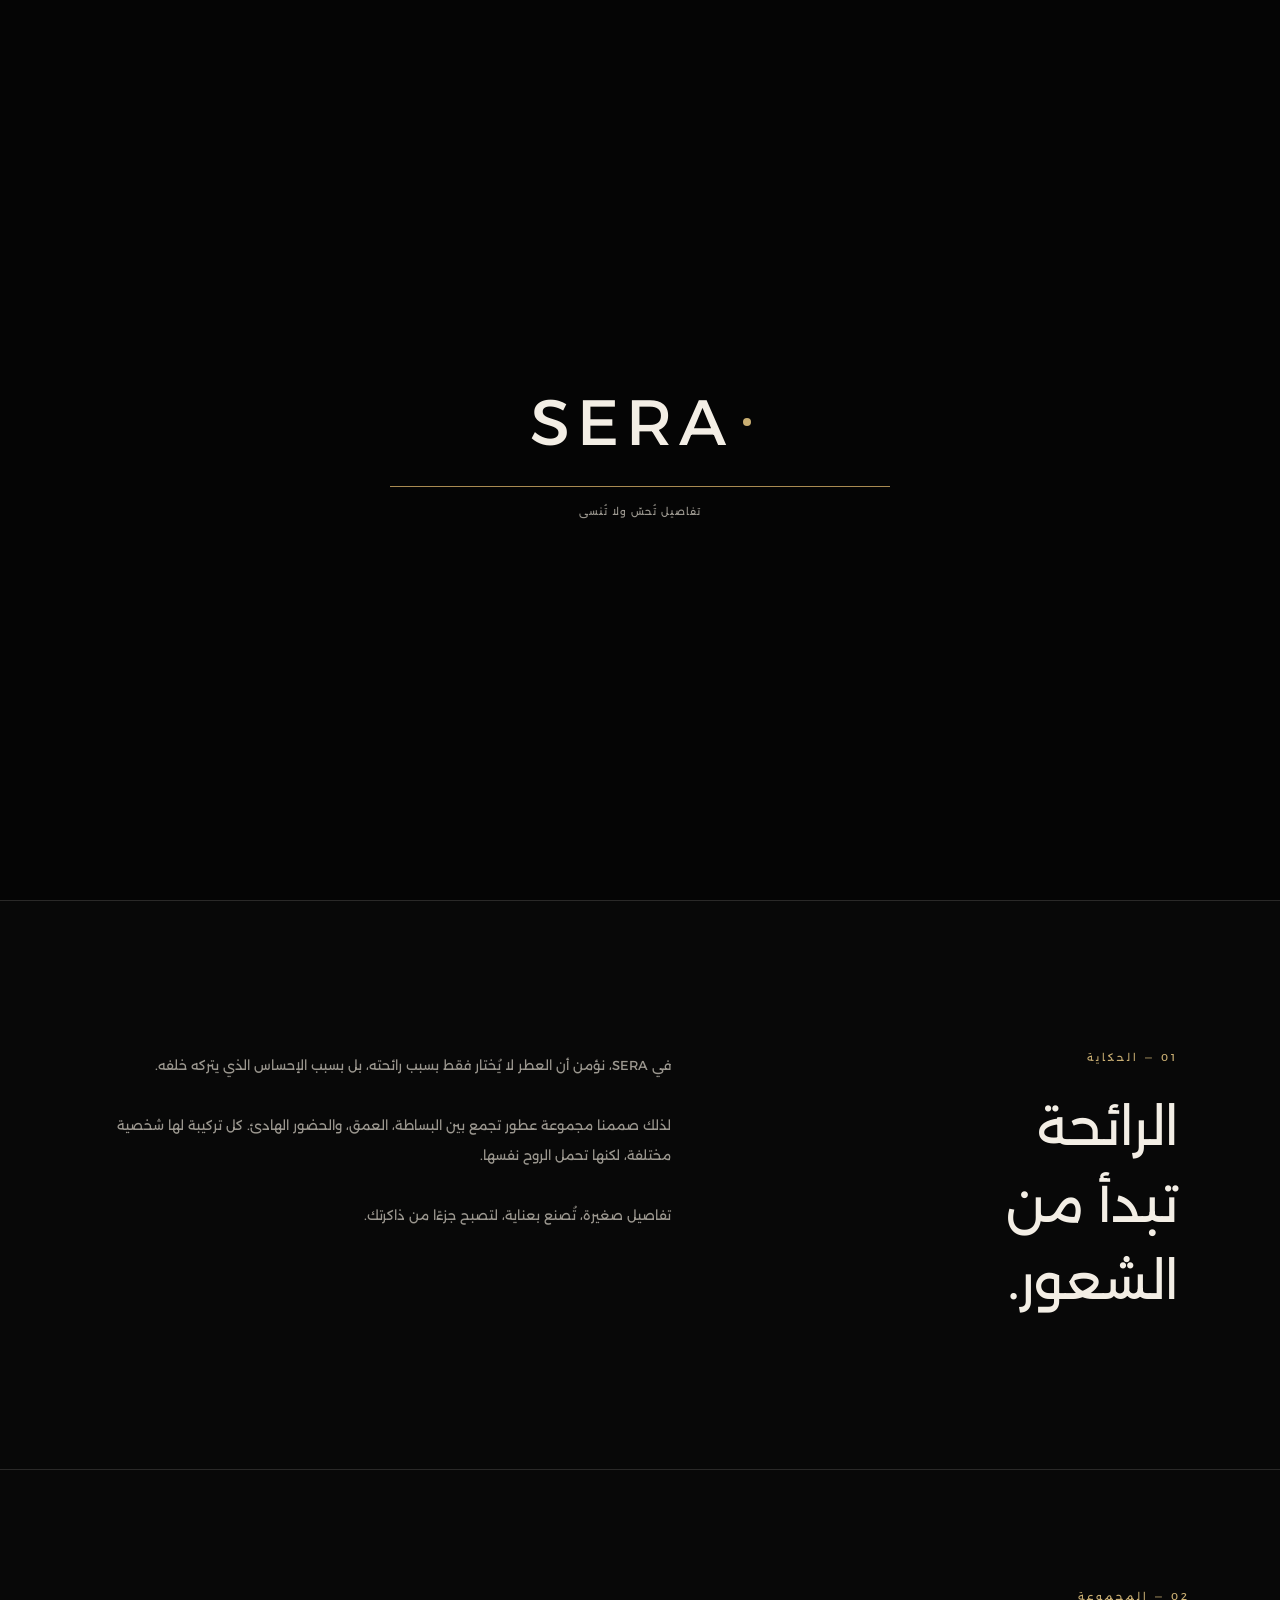
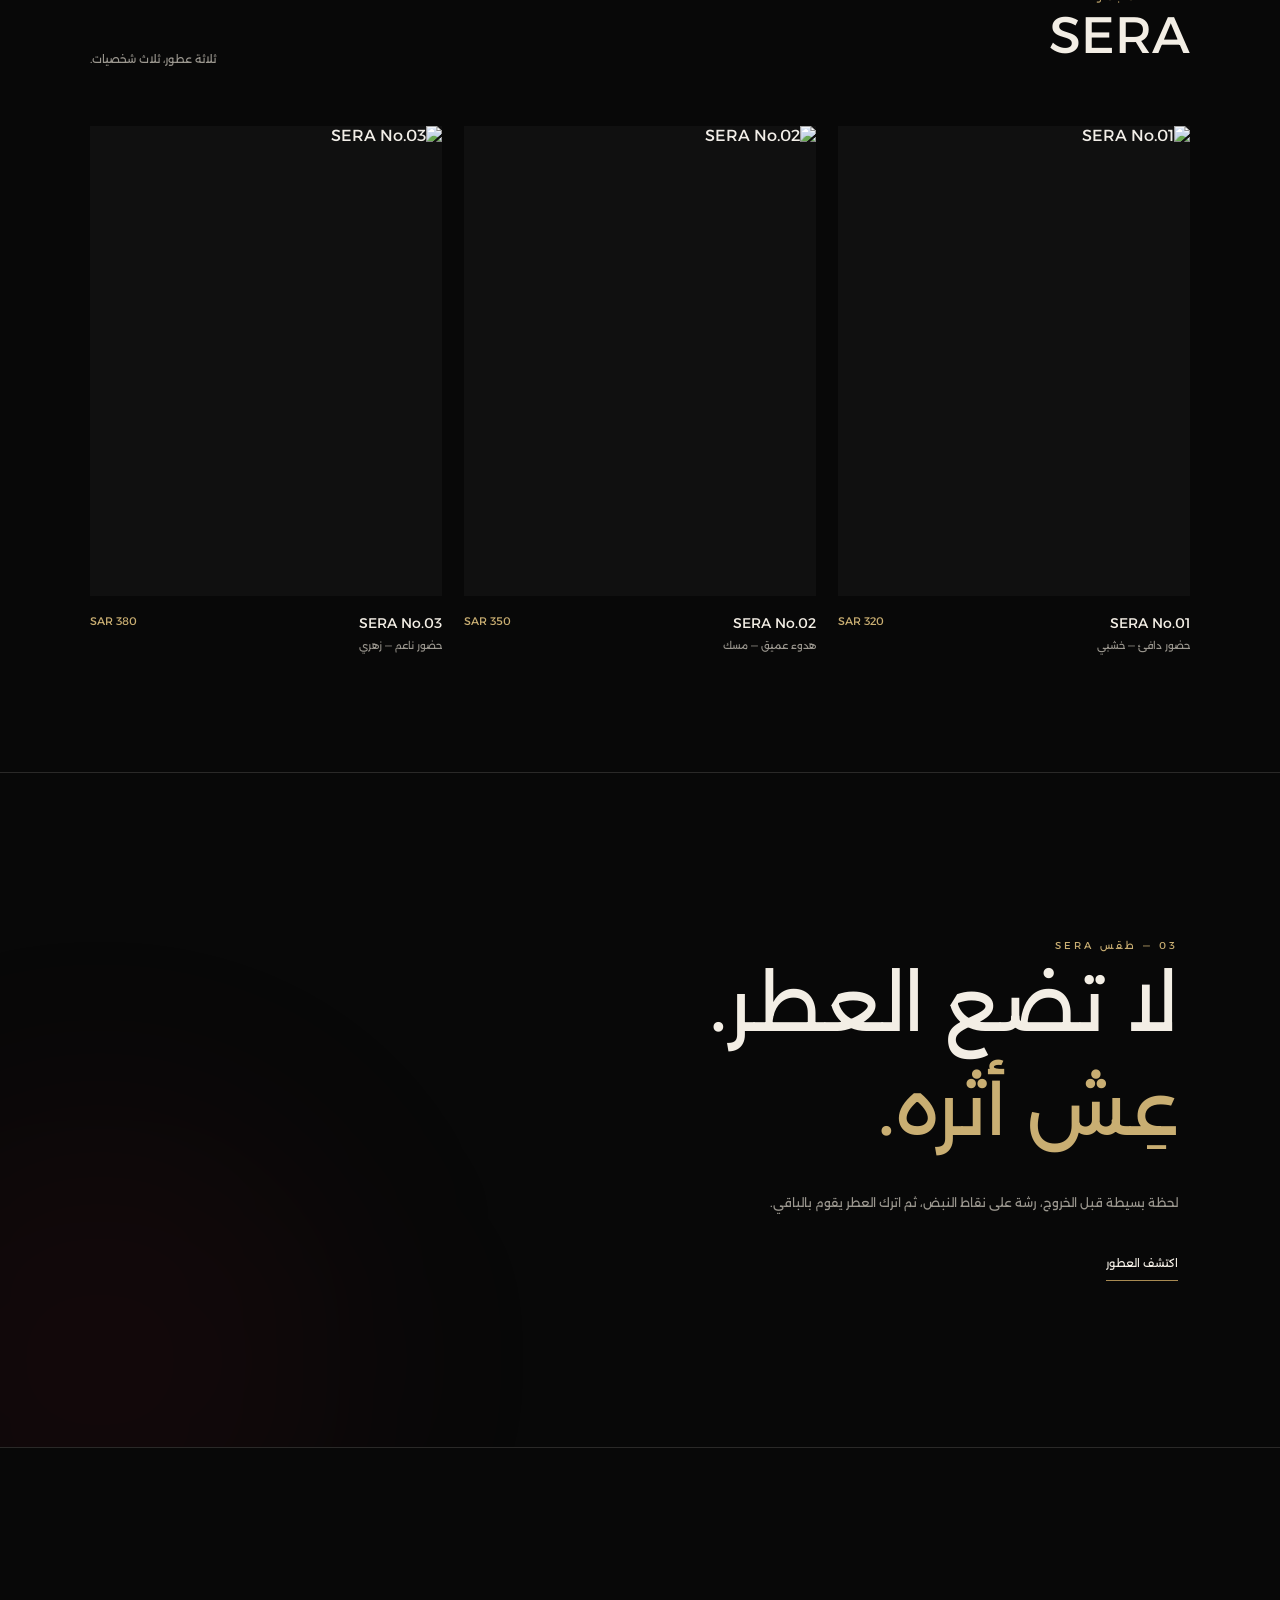
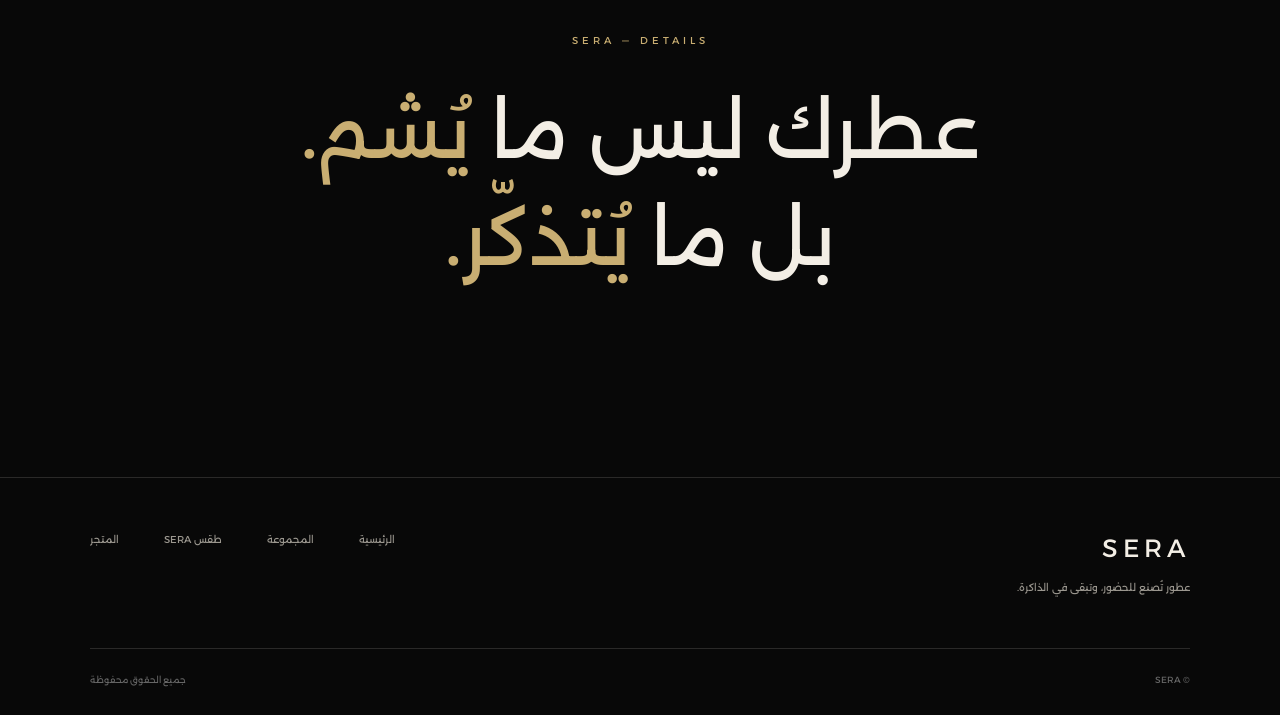
==== index.html @ 2dd3b1d7 "Add files via upload" ====
<!DOCTYPE html>

<html lang="ar" dir="rtl">

<head>

    <meta charset="UTF-8">

    <meta name="viewport" content="width=device-width, initial-scale=1.0">



    <title>SERA — عطور تُحس</title>



    <link rel="preconnect" href="https://fonts.googleapis.com">

    <link rel="preconnect" href="https://fonts.gstatic.com" crossorigin>



    <link href="https://fonts.googleapis.com/css2?family=Alexandria:wght@300;400;500;600;700&display=swap" rel="stylesheet">



    <script src="https://unpkg.com/lucide@latest"></script>



    <style>



        :root {

            --black: #080808;

            --black-soft: #101010;

            --ivory: #f3eee5;

            --muted: #9b978f;

            --gold: #a88a52;

            --gold-light: #c9ae72;

            --line: rgba(243,238,229,.14);



            --font: "Alexandria", sans-serif;

        }



        * {

            margin: 0;

            padding: 0;

            box-sizing: border-box;

            font-family: var(--font);

        }



        html {

            scroll-behavior: smooth;

        }



        body {

            background: var(--black);

            color: var(--ivory);

            font-family: var(--font);

            overflow-x: hidden;

        }



        a {

            color: inherit;

            text-decoration: none;

        }



        button,

        input,

        textarea,

        select {

            font-family: var(--font);

        }



        /* =========================

           INTRO

        ========================= */



        .preloader {

            position: fixed;

            inset: 0;

            background: #050505;

            z-index: 9999;



            display: flex;

            align-items: center;

            justify-content: center;



            transition:

                opacity .8s ease,

                visibility .8s ease;

        }



        .preloader.hide {

            opacity: 0;

            visibility: hidden;

        }



        .loader-content {

            width: min(500px, 80%);

            text-align: center;

        }



        .loader-logo {

            display: flex;

            justify-content: center;

            align-items: center;

            gap: 10px;



            color: var(--ivory);

            font-size: clamp(36px, 6vw, 64px);

            font-weight: 400;

            letter-spacing: 7px;

        }



        .loader-dot {

            width: 8px;

            height: 8px;

            background: var(--gold-light);

            border-radius: 50%;

        }



        .loader-line {

            width: 100%;

            height: 1px;

            background: var(--gold);

            margin: 25px 0 18px;

            transform-origin: center;

            animation: loadingLine 2.3s ease forwards;

        }



        .loader-text {

            font-size: 10px;

            color: var(--muted);

            letter-spacing: 1px;

        }



        @keyframes loadingLine {

            from {

                transform: scaleX(0);

            }



            to {

                transform: scaleX(1);

            }

        }



        /* =========================

           HEADER

        ========================= */



        .site-header {

            position: fixed;

            top: 0;

            right: 0;

            left: 0;



            height: 90px;



            display: flex;

            align-items: center;

            justify-content: space-between;



            padding: 0 6vw;



            z-index: 1000;



            border-bottom: 1px solid transparent;



            transition:

                background .4s ease,

                border .4s ease,

                backdrop-filter .4s ease;

        }



        .site-header.scrolled {

            background: rgba(8,8,8,.82);

            backdrop-filter: blur(18px);

            border-color: var(--line);

        }



        .brand {

            font-size: 23px;

            font-weight: 500;

            letter-spacing: 5px;

        }



        .desktop-nav {

            display: flex;

            align-items: center;

            gap: 42px;

        }



        .desktop-nav a {

            position: relative;



            font-size: 11px;

            color: var(--muted);



            transition: color .3s ease;

        }



        .desktop-nav a::after {

            content: "";



            position: absolute;

            bottom: -8px;

            right: 0;



            width: 0;

            height: 1px;



            background: var(--gold-light);



            transition: width .3s ease;

        }



        .desktop-nav a:hover {

            color: var(--ivory);

        }



        .desktop-nav a:hover::after {

            width: 100%;

        }



        .header-actions {

            display: flex;

            align-items: center;

            gap: 25px;

        }



        .cart-link {

            display: flex;

            align-items: center;

            gap: 8px;



            font-size: 11px;

            color: var(--ivory);

        }



        .cart-count {

            color: var(--gold-light);

        }



        .menu-btn {

            display: none;



            border: 0;

            background: transparent;

            color: var(--ivory);



            cursor: pointer;

        }



        /* =========================

           MOBILE MENU

        ========================= */



        .mobile-menu {

            position: fixed;

            inset: 0;



            background: rgba(8,8,8,.98);



            z-index: 999;



            display: flex;

            align-items: center;

            justify-content: center;



            opacity: 0;

            visibility: hidden;



            transition: .4s ease;

        }



        .mobile-menu.open {

            opacity: 1;

            visibility: visible;

        }



        .mobile-menu nav {

            display: flex;

            flex-direction: column;

            align-items: center;

            gap: 28px;

        }



        .mobile-menu a {

            font-size: 18px;

            color: var(--ivory);

        }



        /* =========================

           HERO

        ========================= */



        .hero {

            min-height: 100vh;



            display: grid;

            grid-template-columns: 1fr 1fr;



            align-items: center;



            padding: 150px 7vw 90px;



            position: relative;

        }



        .hero-copy {

            padding-left: 5vw;

        }



        .eyebrow {

            color: var(--gold-light);

            font-size: 10px;

            letter-spacing: 3px;

            margin-bottom: 25px;

        }



        .hero h1 {

            margin-top: 34px;



            color: var(--ivory);



            font-family: var(--font);



            font-size: clamp(36px, 3.6vw, 58px);



            font-weight: 400;



            line-height: 1.55;



            letter-spacing: -1px;



            white-space: nowrap;

        }



        .hero h1 em {

            color: var(--gold-light);



            font-family: var(--font);



            font-style: normal;



            font-weight: 400;

        }



        .hero-description {

            max-width: 430px;



            margin-top: 30px;



            color: var(--muted);



            font-size: 12px;



            line-height: 2.2;

        }



        .hero-link {

            display: inline-flex;

            align-items: center;

            gap: 12px;



            margin-top: 38px;



            color: var(--ivory);



            font-size: 11px;



            border-bottom: 1px solid var(--gold);



            padding-bottom: 10px;

        }



        .hero-link i {

            width: 15px;

        }



        .hero-visual {

            position: relative;



            display: flex;

            justify-content: center;

            align-items: center;

        }



        .hero-image-frame {

            width: min(470px, 90%);



            aspect-ratio: 4 / 5;



            overflow: hidden;



            position: relative;

        }



        .hero-image-frame::after {

            content: "";



            position: absolute;

            inset: 0;



            background:

                linear-gradient(

                    180deg,

                    rgba(0,0,0,.05),

                    rgba(0,0,0,.28)

                );

        }



        .hero-image-frame img {

            width: 100%;

            height: 100%;



            object-fit: cover;



            filter: saturate(.72) contrast(1.08);



            transition: transform 1.2s ease;

        }



        .hero-image-frame:hover img {

            transform: scale(1.04);

        }



        .hero-number {

            position: absolute;



            bottom: 25px;

            left: 25px;



            z-index: 2;



            font-size: 10px;

            letter-spacing: 3px;



            color: var(--ivory);

        }



        /* =========================

           STORY

        ========================= */



        .story {

            padding: 150px 8vw;



            display: grid;

            grid-template-columns: .8fr 1.2fr;



            gap: 10vw;



            border-top: 1px solid var(--line);

        }



        .section-number {

            color: var(--gold-light);

            font-size: 10px;

            letter-spacing: 3px;

        }



        .story-title {

            margin-top: 25px;



            font-size: clamp(30px, 4vw, 55px);



            font-weight: 400;



            line-height: 1.5;

        }



        .story-copy {

            max-width: 600px;



            color: var(--muted);



            font-size: 13px;



            line-height: 2.3;

        }



        .story-copy p + p {

            margin-top: 30px;

        }



        /* =========================

           COLLECTION

        ========================= */



        .collection {

            padding: 120px 7vw;



            border-top: 1px solid var(--line);

        }



        .section-head {

            display: flex;

            justify-content: space-between;

            align-items: end;



            margin-bottom: 60px;

        }



        .section-head h2 {

            font-size: clamp(30px, 4vw, 55px);

            font-weight: 400;

        }



        .section-head p {

            color: var(--muted);

            font-size: 11px;

        }



        .product-grid {

            display: grid;



            grid-template-columns:

                repeat(3, 1fr);



            gap: 22px;

        }



        .product-card {

            display: block;



            position: relative;



            cursor: pointer;

        }



        .product-image {

            aspect-ratio: 3 / 4;



            overflow: hidden;



            background: var(--black-soft);

        }



        .product-image img {

            width: 100%;

            height: 100%;



            object-fit: cover;



            filter: saturate(.72);



            transition:

                transform .8s ease,

                filter .8s ease;

        }



        .product-card:hover .product-image img {

            transform: scale(1.05);

            filter: saturate(.9);

        }



        .product-meta {

            padding-top: 18px;



            display: flex;

            justify-content: space-between;

            align-items: start;

        }



        .product-name {

            font-size: 14px;

            font-weight: 400;

        }



        .product-subtitle {

            margin-top: 7px;



            color: var(--muted);



            font-size: 10px;

        }



        .product-price {

            color: var(--gold-light);



            font-size: 11px;

        }



        /* =========================

           RITUAL

        ========================= */



        .ritual {

            min-height: 75vh;



            padding: 130px 8vw;



            display: flex;

            flex-direction: column;



            justify-content: center;



            border-top: 1px solid var(--line);



            position: relative;



            overflow: hidden;

        }



        .ritual::before {

            content: "";



            position: absolute;



            width: 500px;

            height: 500px;



            border-radius: 50%;



            background: rgba(142,24,40,.08);



            filter: blur(100px);



            left: -150px;

            top: 50%;

        }



        .ritual h2 {

            max-width: 900px;



            font-size: clamp(35px, 6vw, 80px);



            line-height: 1.35;



            font-weight: 400;



            position: relative;

        }



        .ritual h2 em {

            color: var(--gold-light);



            font-style: normal;

        }



        .ritual p {

            max-width: 550px;



            margin-top: 30px;



            color: var(--muted);



            font-size: 12px;



            line-height: 2.2;



            position: relative;

        }



        .ritual-link {

            margin-top: 40px;



            width: fit-content;



            font-size: 11px;



            color: var(--ivory);



            border-bottom: 1px solid var(--gold);



            padding-bottom: 10px;



            position: relative;

        }



        /* =========================

           CLOSING

        ========================= */



        .closing {

            min-height: 70vh;



            padding: 120px 7vw;



            display: grid;



            place-items: center;



            text-align: center;



            border-top: 1px solid var(--line);

        }



        .closing-inner {

            max-width: 850px;

        }



        .closing-small {

            color: var(--gold-light);



            font-size: 10px;



            letter-spacing: 4px;



            margin-bottom: 30px;

        }



        .closing h2 {

            font-size: clamp(38px, 6vw, 80px);



            font-weight: 400;



            line-height: 1.4;

        }



        .closing h2 span {

            color: var(--gold-light);

        }



        /* =========================

           FOOTER

        ========================= */



        .site-footer {

            border-top: 1px solid var(--line);



            padding: 55px 7vw 30px;

        }



        .footer-top {

            display: flex;



            justify-content: space-between;



            gap: 40px;



            padding-bottom: 50px;

        }



        .footer-brand {

            font-size: 25px;



            letter-spacing: 5px;

        }



        .footer-text {

            margin-top: 15px;



            max-width: 300px;



            color: var(--muted);



            font-size: 10px;



            line-height: 2;

        }



        .footer-links {

            display: flex;



            gap: 45px;

        }



        .footer-links a {

            color: var(--muted);



            font-size: 10px;



            transition: color .3s ease;

        }



        .footer-links a:hover {

            color: var(--ivory);

        }



        .footer-bottom {

            border-top: 1px solid var(--line);



            padding-top: 25px;



            display: flex;



            justify-content: space-between;



            color: #666;



            font-size: 9px;

        }



        /* =========================

           RESPONSIVE

        ========================= */



        @media (max-width: 900px) {



            .desktop-nav {

                display: none;

            }



            .menu-btn {

                display: block;

            }



            .hero {

                grid-template-columns: 1fr;



                gap: 60px;



                padding-top: 140px;

            }



            .hero-copy {

                padding-left: 0;

                text-align: center;

            }



            .hero-description {

                margin-left: auto;

                margin-right: auto;

            }



            .hero h1 {

                white-space: normal;

            }



            .hero-visual {

                order: -1;

            }



            .story {

                grid-template-columns: 1fr;

                gap: 50px;

            }



            .product-grid {

                grid-template-columns: 1fr 1fr;

            }



            .footer-top {

                flex-direction: column;

            }



            .footer-links {

                flex-wrap: wrap;

            }

        }



        @media (max-width: 600px) {



            .site-header {

                height: 75px;

                padding: 0 5vw;

            }



            .brand {

                font-size: 19px;

            }



            .header-actions {

                gap: 15px;

            }



            .hero {

                padding:

                    120px 6vw

                    70px;

            }



            .hero h1 {

                font-size: 36px;

                line-height: 1.65;

            }



            .hero-image-frame {

                width: 90%;

            }



            .story,

            .collection,

            .ritual,

            .closing {

                padding-left: 6vw;

                padding-right: 6vw;

            }



            .product-grid {

                grid-template-columns: 1fr;

            }



            .section-head {

                flex-direction: column;

                align-items: start;

                gap: 15px;

            }



            .ritual {

                min-height: 65vh;

            }



            .footer-bottom {

                flex-direction: column;

                gap: 10px;

            }



        }



    </style>

</head>



<body>



    <!-- =========================

         INTRO

    ========================= -->



    <div class="preloader" id="preloader">



        <div class="loader-content">



            <div class="loader-logo">

                <span class="loader-dot"></span>

                SERA

            </div>



            <div class="loader-line"></div>



            <div class="loader-text">

                تفاصيل تُحسّ ولا تُنسى

            </div>



        </div>



    </div>





    <!-- =========================

         HEADER

    ========================= -->



    <header class="site-header" id="siteHeader">



        <a href="index.html" class="brand">

            SERA

        </a>



        <nav class="desktop-nav">



            <a href="#home">الرئيسية</a>



            <a href="#story">الحكاية</a>



            <a href="#collection">المجموعة</a>



            <a href="#ritual">طقس SERA</a>



        </nav>



        <div class="header-actions">



                <a href="cart.html" class="cart-link">

<div class="header-actions">



    <a href="cart.html" class="cart-link">



        <i data-lucide="shopping-bag"></i>



        <span>

            السلة

        </span>



        <span class="cart-count">

            0

        </span>



    </a>



    <button

        class="menu-btn"

        id="menuBtn"

        aria-label="فتح القائمة"

    >

        <i data-lucide="menu"></i>

    </button>



</div>

    </header>





    <!-- =========================

         MOBILE MENU

    ========================= -->



    <div class="mobile-menu" id="mobileMenu">



        <nav>



            <a href="#home">الرئيسية</a>



            <a href="#story">الحكاية</a>



            <a href="#collection">المجموعة</a>



            <a href="#ritual">طقس SERA</a>



        </nav>



    </div>





    <!-- =========================

         HERO

    ========================= -->



    <main id="home">



        <section class="hero">



            <div class="hero-copy">



                <div class="eyebrow">

                    SERA / 01

                </div>



                <h1>

                    ليست رائحة،

                    <br>

                    <em>بل تُعطّر</em>

                    <br>

                    حضورك.

                </h1>



                <p class="hero-description">

                    عطور صُممت لتكون جزءًا من حضورك،

                    لا مجرد رائحة تمرّ بك.

                    تركيبات هادئة، عميقة،

                    وتترك أثرًا لا يُنسى.

                </p>



                <a href="#collection" class="hero-link">



                    اكتشف المجموعة



                    <i data-lucide="arrow-left"></i>



                </a>



            </div>





            <div class="hero-visual">



                <div class="hero-image-frame">



                    <img

                        src="https://images.unsplash.com/photo-1594035910387-fea47794261f?auto=format&fit=crop&w=1400&q=90"

                        alt="SERA Perfume"

                    >



                    <div class="hero-number">

                        01 / 03

                    </div>



                </div>



            </div>



        </section>





        <!-- =========================

             STORY

        ========================= -->



        <section class="story" id="story">



            <div>



                <div class="section-number">

                    01 — الحكاية

                </div>



                <h2 class="story-title">

                    الرائحة

                    <br>

                    تبدأ من

                    <br>

                    الشعور.

                </h2>



            </div>



            <div class="story-copy">



                <p>

                    في SERA، نؤمن أن العطر لا يُختار فقط

                    بسبب رائحته، بل بسبب الإحساس الذي

                    يتركه خلفه.

                </p>



                <p>

                    لذلك صممنا مجموعة عطور تجمع بين

                    البساطة، العمق، والحضور الهادئ.

                    كل تركيبة لها شخصية مختلفة،

                    لكنها تحمل الروح نفسها.

                </p>



                <p>

                    تفاصيل صغيرة، تُصنع بعناية،

                    لتصبح جزءًا من ذاكرتك.

                </p>



            </div>



        </section>





        <!-- =========================

             COLLECTION

        ========================= -->



        <section class="collection" id="collection">



            <div class="section-head">



                <div>



                    <div class="section-number">

                        02 — المجموعة

                    </div>



                    <h2>

                        SERA

                    </h2>



                </div>



                <p>

                    ثلاثة عطور، ثلاث شخصيات.

                </p>



            </div>





            <div class="product-grid">





                <!-- PRODUCT 01 -->



                <a

                    href="product.html?id=1"

                    class="product-card"

                >



                    <div class="product-image">



                        <img

                            src="https://images.unsplash.com/photo-1541643600914-78b084683601?auto=format&fit=crop&w=1000&q=85"

                            alt="SERA No.01"

                        >



                    </div>



                    <div class="product-meta">



                        <div>



                            <div class="product-name">

                                SERA No.01

                            </div>



                            <div class="product-subtitle">

                                حضور دافئ — خشبي

                            </div>



                        </div>



                        <div class="product-price">

                            320 SAR

                        </div>



                    </div>



                </a>





                <!-- PRODUCT 02 -->



                <a

                    href="product.html?id=2"

                    class="product-card"

                >



                    <div class="product-image">



                        <img

                            src="https://images.unsplash.com/photo-1592945403244-b3fbafd7f539?auto=format&fit=crop&w=1000&q=85"

                            alt="SERA No.02"

                        >



                    </div>



                    <div class="product-meta">



                        <div>



                            <div class="product-name">

                                SERA No.02

                            </div>



                            <div class="product-subtitle">

                                هدوء عميق — مسك

                            </div>



                        </div>



                        <div class="product-price">

                            350 SAR

                        </div>



                    </div>



                </a>





                <!-- PRODUCT 03 -->



                <a

                    href="product.html?id=3"

                    class="product-card"

                >



                    <div class="product-image">



                        <img

                            src="https://images.unsplash.com/photo-1594035910387-fea47794261f?auto=format&fit=crop&w=1000&q=85"

                            alt="SERA No.03"

                        >



                    </div>



                    <div class="product-meta">



                        <div>



                            <div class="product-name">

                                SERA No.03

                            </div>



                            <div class="product-subtitle">

                                حضور ناعم — زهري

                            </div>



                        </div>



                        <div class="product-price">

                            380 SAR

                        </div>



                    </div>



                </a>





            </div>



        </section>





        <!-- =========================

             RITUAL

        ========================= -->



        <section class="ritual" id="ritual">



            <div class="section-number">

                03 — طقس SERA

            </div>



            <h2>

                لا تضع العطر.

                <br>

                <em>عِش أثره.</em>

            </h2>



            <p>

                لحظة بسيطة قبل الخروج،

                رشة على نقاط النبض،

                ثم اترك العطر يقوم بالباقي.

            </p>



            <a

                href="product.html"

                class="ritual-link"

            >

                اكتشف العطور

            </a>



        </section>





        <!-- =========================

             CLOSING

        ========================= -->



        <section class="closing">



            <div class="closing-inner">



                <div class="closing-small">

                    SERA — DETAILS

                </div>



                <h2>

                    عطرك ليس ما

                    <span>يُشم.</span>

                    <br>

                    بل ما

                    <span>يُتذكّر.</span>

                </h2>



            </div>



        </section>



    </main>





    <!-- =========================

         FOOTER

    ========================= -->



    <footer class="site-footer">



        <div class="footer-top">



            <div>



                <div class="footer-brand">

                    SERA

                </div>



                <p class="footer-text">

                    عطور تُصنع للحضور،

                    وتبقى في الذاكرة.

                </p>



            </div>





            <div class="footer-links">



                <a href="#home">

                    الرئيسية

                </a>



                <a href="#collection">

                    المجموعة

                </a>



                <a href="#ritual">

                    طقس SERA

                </a>



                <a href="product.html">

                    المتجر

                </a>



            </div>



        </div>





        <div class="footer-bottom">



            <span>

                © <span id="year"></span> SERA

            </span>



            <span>

                جميع الحقوق محفوظة

            </span>



        </div>



    </footer>





    <!-- =========================

         JAVASCRIPT

    ========================= -->



    <script>



        /* =========================

           LUCIDE

        ========================= */



        lucide.createIcons();


        /* =========================
           CART COUNT
        ========================= */


        function updateCartCount() {

            const cartCountElement =
                document.querySelector(".cart-count");

            if (!cartCountElement) return;


            let cart = [];


            try {

                cart =
                    JSON.parse(
                        localStorage.getItem("sera_cart")
                    ) || [];

            } catch {

                cart = [];

            }


            const count =
                cart.reduce(
                    (total, item) =>
                        total +
                        Math.max(
                            0,
                            Number(item.quantity) || 0
                        ),
                    0
                );


            cartCountElement.textContent = count;

        }


        updateCartCount();






        /* =========================

           INTRO

        ========================= */



        window.addEventListener("load", () => {



            setTimeout(() => {



                const preloader =

                    document.getElementById("preloader");



                preloader.classList.add("hide");



            }, 2700);



        });





        /* =========================

           HEADER SCROLL

        ========================= */



        const siteHeader =

            document.getElementById("siteHeader");



        window.addEventListener("scroll", () => {



            if (window.scrollY > 30) {



                siteHeader.classList.add("scrolled");



            } else {



                siteHeader.classList.remove("scrolled");



            }



        });





        /* =========================

           MOBILE MENU

        ========================= */



        const menuBtn =

            document.getElementById("menuBtn");



        const mobileMenu =

            document.getElementById("mobileMenu");



        menuBtn.addEventListener("click", () => {



            mobileMenu.classList.toggle("open");



        });





        document

            .querySelectorAll(".mobile-menu a")

            .forEach(link => {



                link.addEventListener("click", () => {



                    mobileMenu.classList.remove("open");



                });



            });





        /* =========================

           YEAR

        ========================= */



        document.getElementById("year").textContent =

            new Date().getFullYear();





        /*

         * مهم:

         * روابط المنتجات موجودة مباشرة في HTML:

         *

         * product.html?id=1

         * product.html?id=2

         * product.html?id=3

         *

         * لذلك لا يوجد هنا أي كود يعيد توجيه

         * المنتجات إلى product.html بدون id.

         */



    </script>



</body>

</html>
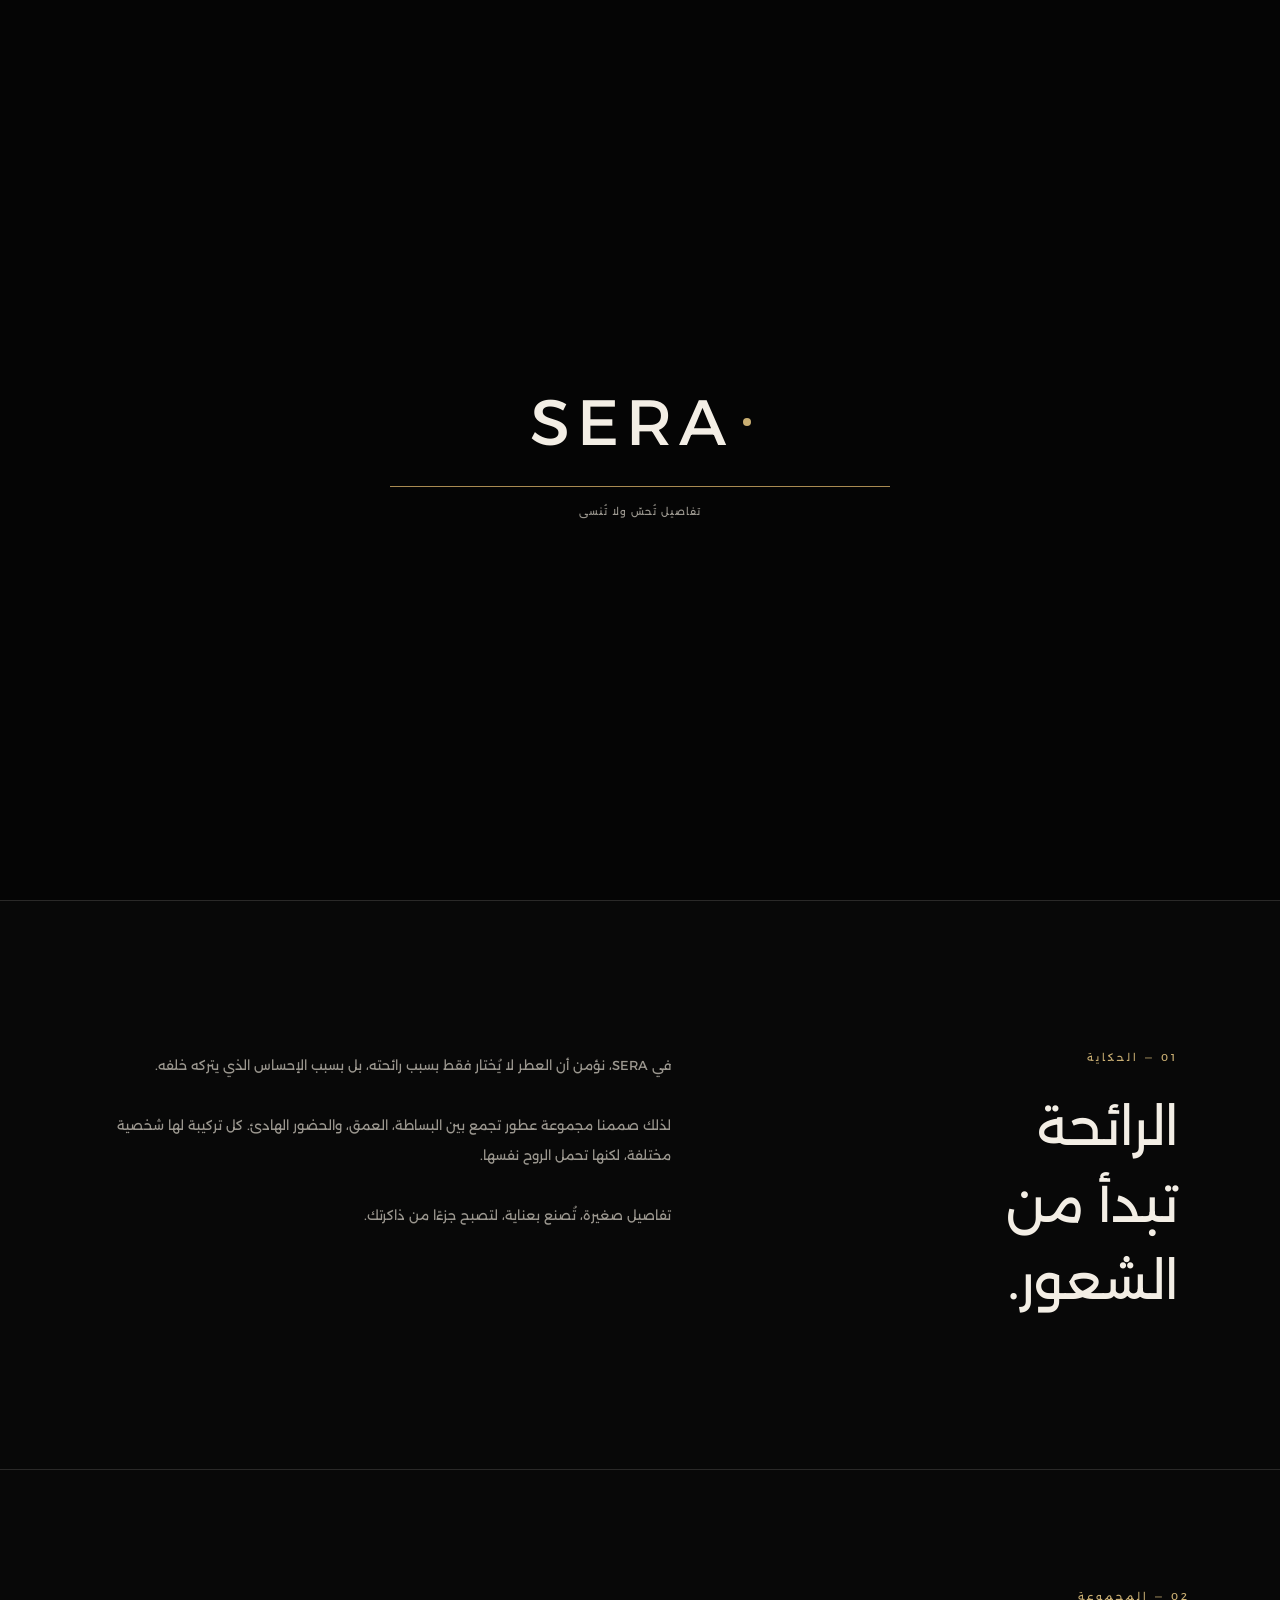
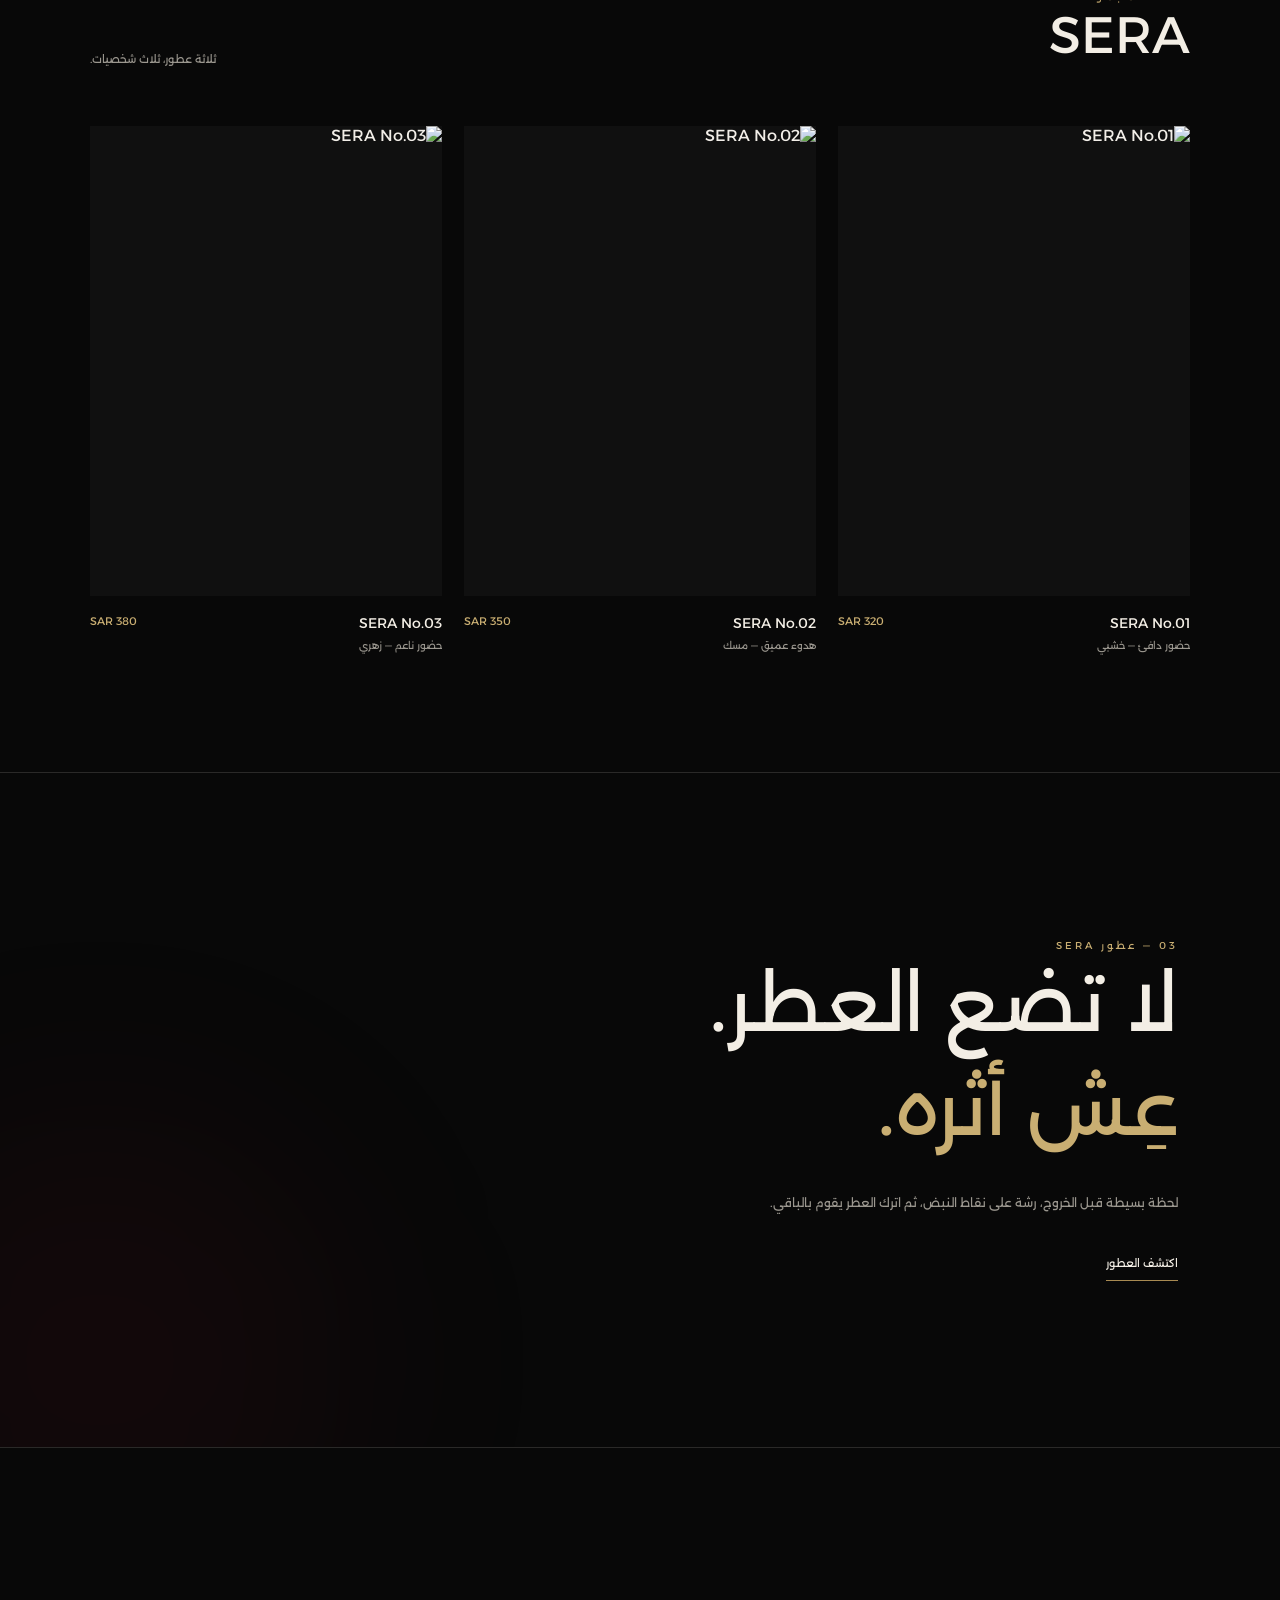
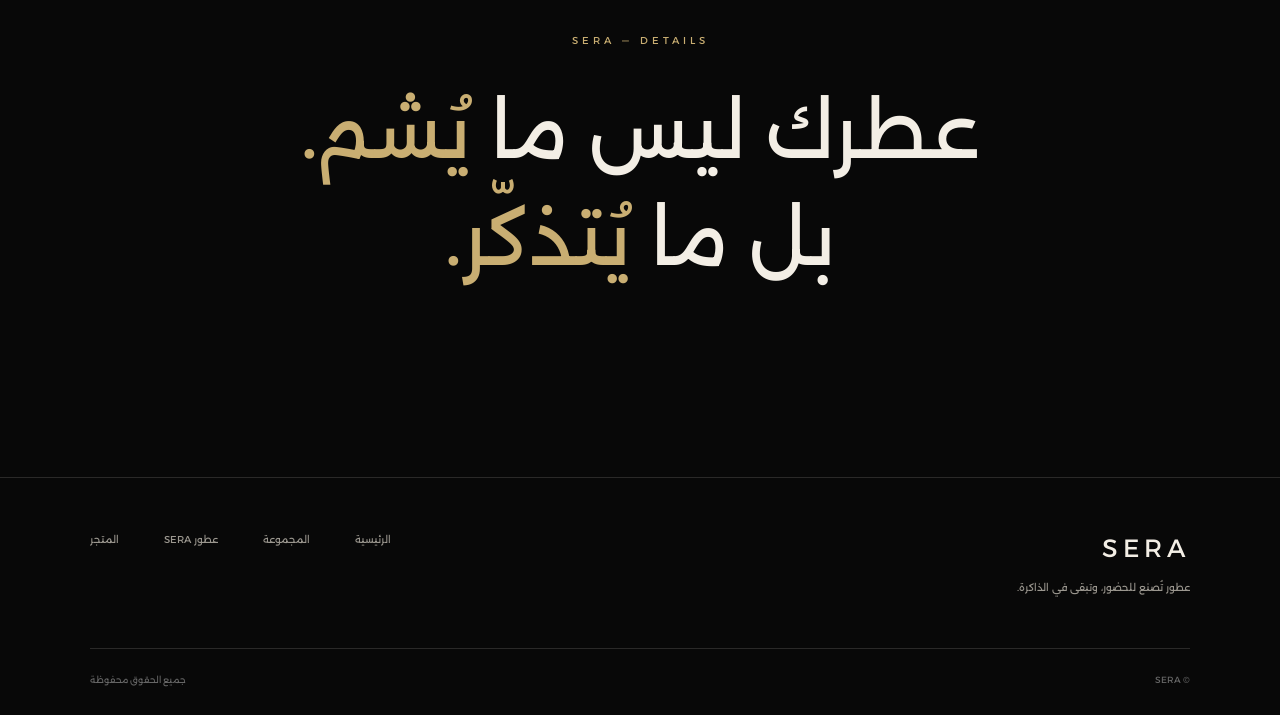
==== commit 91ab9d31: "Add files via upload" ====
--- a/index.html
+++ b/index.html
@@ -1,3002 +1,3621 @@
 <!DOCTYPE html>
 
+
+
 <html lang="ar" dir="rtl">
 
+
+
 <head>
 
+
+
     <meta charset="UTF-8">
 
+
+
     <meta name="viewport" content="width=device-width, initial-scale=1.0">
 
 
-
     <title>SERA — عطور تُحس</title>
 
 
-
     <link rel="preconnect" href="https://fonts.googleapis.com">
 
+
+
     <link rel="preconnect" href="https://fonts.gstatic.com" crossorigin>
 
 
-
     <link href="https://fonts.googleapis.com/css2?family=Alexandria:wght@300;400;500;600;700&display=swap" rel="stylesheet">
 
 
-
     <script src="https://unpkg.com/lucide@latest"></script>
 
 
-
     <style>
 
 
-
         :root {
 
+
+
             --black: #080808;
 
+
+
             --black-soft: #101010;
 
+
+
             --ivory: #f3eee5;
 
+
+
             --muted: #9b978f;
 
+
+
             --gold: #a88a52;
 
+
+
             --gold-light: #c9ae72;
 
+
+
             --line: rgba(243,238,229,.14);
 
 
-
             --font: "Alexandria", sans-serif;
 
-        }
-
+
+
+        }
 
 
         * {
 
+
+
             margin: 0;
 
+
+
             padding: 0;
 
+
+
             box-sizing: border-box;
 
+
+
             font-family: var(--font);
 
-        }
-
+
+
+        }
 
 
         html {
 
+
+
             scroll-behavior: smooth;
 
-        }
-
+
+
+        }
 
 
         body {
 
+
+
             background: var(--black);
 
+
+
             color: var(--ivory);
 
+
+
             font-family: var(--font);
 
+
+
             overflow-x: hidden;
 
-        }
-
+
+
+        }
 
 
         a {
 
+
+
             color: inherit;
 
+
+
             text-decoration: none;
 
-        }
-
+
+
+        }
 
 
         button,
 
+
+
         input,
 
+
+
         textarea,
 
+
+
         select {
 
+
+
             font-family: var(--font);
 
-        }
-
+
+
+        }
 
 
         /* =========================
 
+
+
            INTRO
 
+
+
         ========================= */
 
 
-
         .preloader {
 
+
+
             position: fixed;
 
+
+
             inset: 0;
 
+
+
             background: #050505;
 
+
+
             z-index: 9999;
 
 
-
             display: flex;
 
+
+
             align-items: center;
 
+
+
             justify-content: center;
 
 
-
             transition:
 
+
+
                 opacity .8s ease,
 
+
+
                 visibility .8s ease;
 
-        }
-
+
+
+        }
 
 
         .preloader.hide {
 
+
+
             opacity: 0;
 
+
+
             visibility: hidden;
 
-        }
-
+
+
+        }
 
 
         .loader-content {
 
+
+
             width: min(500px, 80%);
 
+
+
             text-align: center;
 
-        }
-
+
+
+        }
 
 
         .loader-logo {
 
+
+
             display: flex;
 
+
+
             justify-content: center;
 
+
+
             align-items: center;
 
+
+
             gap: 10px;
 
 
-
             color: var(--ivory);
 
+
+
             font-size: clamp(36px, 6vw, 64px);
 
+
+
             font-weight: 400;
 
+
+
             letter-spacing: 7px;
 
-        }
-
+
+
+        }
 
 
         .loader-dot {
 
+
+
             width: 8px;
 
+
+
             height: 8px;
 
+
+
             background: var(--gold-light);
 
+
+
             border-radius: 50%;
 
-        }
-
+
+
+        }
 
 
         .loader-line {
 
+
+
             width: 100%;
 
+
+
             height: 1px;
 
+
+
             background: var(--gold);
 
+
+
             margin: 25px 0 18px;
 
+
+
             transform-origin: center;
 
+
+
             animation: loadingLine 2.3s ease forwards;
 
-        }
-
+
+
+        }
 
 
         .loader-text {
 
+
+
             font-size: 10px;
 
+
+
             color: var(--muted);
 
+
+
             letter-spacing: 1px;
 
-        }
-
+
+
+        }
 
 
         @keyframes loadingLine {
 
+
+
             from {
 
+
+
                 transform: scaleX(0);
 
+
+
             }
 
 
-
             to {
 
+
+
                 transform: scaleX(1);
 
+
+
             }
 
-        }
-
+
+
+        }
 
 
         /* =========================
 
+
+
            HEADER
 
+
+
         ========================= */
 
 
-
         .site-header {
 
+
+
             position: fixed;
 
+
+
             top: 0;
 
+
+
             right: 0;
 
+
+
             left: 0;
 
 
-
             height: 90px;
 
 
-
             display: flex;
 
+
+
             align-items: center;
 
+
+
             justify-content: space-between;
 
 
-
             padding: 0 6vw;
 
 
-
             z-index: 1000;
 
 
-
             border-bottom: 1px solid transparent;
 
 
-
             transition:
 
+
+
                 background .4s ease,
 
+
+
                 border .4s ease,
 
+
+
                 backdrop-filter .4s ease;
 
-        }
-
+
+
+        }
 
 
         .site-header.scrolled {
 
+
+
             background: rgba(8,8,8,.82);
 
+
+
             backdrop-filter: blur(18px);
 
+
+
             border-color: var(--line);
 
-        }
-
+
+
+        }
 
 
         .brand {
 
+
+
             font-size: 23px;
 
+
+
             font-weight: 500;
 
+
+
             letter-spacing: 5px;
 
-        }
-
+
+
+        }
 
 
         .desktop-nav {
 
+
+
             display: flex;
 
+
+
             align-items: center;
 
+
+
             gap: 42px;
 
-        }
-
+
+
+        }
 
 
         .desktop-nav a {
 
+
+
             position: relative;
 
 
-
             font-size: 11px;
 
+
+
             color: var(--muted);
 
 
-
             transition: color .3s ease;
 
-        }
-
+
+
+        }
 
 
         .desktop-nav a::after {
 
+
+
             content: "";
 
 
-
             position: absolute;
 
+
+
             bottom: -8px;
 
+
+
             right: 0;
 
 
-
             width: 0;
 
+
+
             height: 1px;
 
 
-
             background: var(--gold-light);
 
 
-
             transition: width .3s ease;
 
-        }
-
+
+
+        }
 
 
         .desktop-nav a:hover {
 
+
+
             color: var(--ivory);
 
-        }
-
+
+
+        }
 
 
         .desktop-nav a:hover::after {
 
+
+
             width: 100%;
 
-        }
-
+
+
+        }
 
 
         .header-actions {
 
+
+
             display: flex;
 
+
+
             align-items: center;
 
+
+
             gap: 25px;
 
-        }
-
+
+
+        }
 
 
         .cart-link {
 
+
+
             display: flex;
 
+
+
             align-items: center;
 
+
+
             gap: 8px;
 
 
-
             font-size: 11px;
 
+
+
             color: var(--ivory);
 
-        }
-
+
+
+        }
 
 
         .cart-count {
 
+
+
             color: var(--gold-light);
 
-        }
-
+
+
+        }
 
 
         .menu-btn {
 
+
+
             display: none;
 
 
-
             border: 0;
 
+
+
             background: transparent;
 
+
+
             color: var(--ivory);
 
 
-
             cursor: pointer;
 
-        }
-
+
+
+        }
 
 
         /* =========================
 
+
+
            MOBILE MENU
 
+
+
         ========================= */
 
 
-
         .mobile-menu {
 
+
+
             position: fixed;
 
+
+
             inset: 0;
 
 
-
             background: rgba(8,8,8,.98);
 
 
-
             z-index: 999;
 
 
-
             display: flex;
 
+
+
             align-items: center;
 
+
+
             justify-content: center;
 
 
-
             opacity: 0;
 
+
+
             visibility: hidden;
 
 
-
             transition: .4s ease;
 
-        }
-
+
+
+        }
 
 
         .mobile-menu.open {
 
+
+
             opacity: 1;
 
+
+
             visibility: visible;
 
-        }
-
+
+
+        }
 
 
         .mobile-menu nav {
 
+
+
             display: flex;
 
+
+
             flex-direction: column;
 
+
+
             align-items: center;
 
+
+
             gap: 28px;
 
-        }
-
+
+
+        }
 
 
         .mobile-menu a {
 
+
+
             font-size: 18px;
 
+
+
             color: var(--ivory);
 
-        }
-
+
+
+        }
 
 
         /* =========================
 
+
+
            HERO
 
+
+
         ========================= */
 
 
-
         .hero {
 
+
+
             min-height: 100vh;
 
 
-
             display: grid;
 
+
+
             grid-template-columns: 1fr 1fr;
 
 
-
             align-items: center;
 
 
-
             padding: 150px 7vw 90px;
 
 
-
             position: relative;
 
-        }
-
+
+
+        }
 
 
         .hero-copy {
 
+
+
             padding-left: 5vw;
 
-        }
-
+
+
+        }
 
 
         .eyebrow {
 
+
+
             color: var(--gold-light);
 
+
+
             font-size: 10px;
 
+
+
             letter-spacing: 3px;
 
+
+
             margin-bottom: 25px;
 
-        }
-
+
+
+        }
 
 
         .hero h1 {
 
+
+
             margin-top: 34px;
 
 
-
             color: var(--ivory);
 
 
-
             font-family: var(--font);
 
 
-
             font-size: clamp(36px, 3.6vw, 58px);
 
 
-
             font-weight: 400;
 
 
-
             line-height: 1.55;
 
 
-
             letter-spacing: -1px;
 
 
-
             white-space: nowrap;
 
-        }
-
+
+
+        }
 
 
         .hero h1 em {
 
+
+
             color: var(--gold-light);
 
 
-
             font-family: var(--font);
 
 
-
             font-style: normal;
 
 
-
             font-weight: 400;
 
-        }
-
+
+
+        }
 
 
         .hero-description {
 
+
+
             max-width: 430px;
 
 
-
             margin-top: 30px;
 
 
-
             color: var(--muted);
 
 
-
             font-size: 12px;
 
 
-
             line-height: 2.2;
 
-        }
-
+
+
+        }
 
 
         .hero-link {
 
+
+
             display: inline-flex;
 
+
+
             align-items: center;
 
+
+
             gap: 12px;
 
 
-
             margin-top: 38px;
 
 
-
             color: var(--ivory);
 
 
-
             font-size: 11px;
 
 
-
             border-bottom: 1px solid var(--gold);
 
 
-
             padding-bottom: 10px;
 
-        }
-
+
+
+        }
 
 
         .hero-link i {
 
+
+
             width: 15px;
 
-        }
-
+
+
+        }
 
 
         .hero-visual {
 
+
+
             position: relative;
 
 
-
             display: flex;
 
+
+
             justify-content: center;
 
+
+
             align-items: center;
 
-        }
-
+
+
+        }
 
 
         .hero-image-frame {
 
+
+
             width: min(470px, 90%);
 
 
-
             aspect-ratio: 4 / 5;
 
 
-
             overflow: hidden;
 
 
-
             position: relative;
 
-        }
-
+
+
+        }
 
 
         .hero-image-frame::after {
 
+
+
             content: "";
 
 
-
             position: absolute;
 
+
+
             inset: 0;
 
 
-
             background:
 
+
+
                 linear-gradient(
 
+
+
                     180deg,
 
+
+
                     rgba(0,0,0,.05),
 
+
+
                     rgba(0,0,0,.28)
 
+
+
                 );
 
-        }
-
+
+
+        }
 
 
         .hero-image-frame img {
 
+
+
             width: 100%;
 
+
+
             height: 100%;
 
 
-
             object-fit: cover;
 
 
-
             filter: saturate(.72) contrast(1.08);
 
 
-
             transition: transform 1.2s ease;
 
-        }
-
+
+
+        }
 
 
         .hero-image-frame:hover img {
 
+
+
             transform: scale(1.04);
 
-        }
-
+
+
+        }
 
 
         .hero-number {
 
+
+
             position: absolute;
 
 
-
             bottom: 25px;
 
+
+
             left: 25px;
 
 
-
             z-index: 2;
 
 
-
             font-size: 10px;
 
+
+
             letter-spacing: 3px;
 
 
-
             color: var(--ivory);
 
-        }
-
+
+
+        }
 
 
         /* =========================
 
+
+
            STORY
 
+
+
         ========================= */
 
 
-
         .story {
 
+
+
             padding: 150px 8vw;
 
 
-
             display: grid;
 
+
+
             grid-template-columns: .8fr 1.2fr;
 
 
-
             gap: 10vw;
 
 
-
             border-top: 1px solid var(--line);
 
-        }
-
+
+
+        }
 
 
         .section-number {
 
+
+
             color: var(--gold-light);
 
+
+
             font-size: 10px;
 
+
+
             letter-spacing: 3px;
 
-        }
-
+
+
+        }
 
 
         .story-title {
 
+
+
             margin-top: 25px;
 
 
-
             font-size: clamp(30px, 4vw, 55px);
 
 
-
             font-weight: 400;
 
 
-
             line-height: 1.5;
 
-        }
-
+
+
+        }
 
 
         .story-copy {
 
+
+
             max-width: 600px;
 
 
-
             color: var(--muted);
 
 
-
             font-size: 13px;
 
 
-
             line-height: 2.3;
 
-        }
-
+
+
+        }
 
 
         .story-copy p + p {
 
+
+
             margin-top: 30px;
 
-        }
-
+
+
+        }
 
 
         /* =========================
 
+
+
            COLLECTION
 
+
+
         ========================= */
 
 
-
         .collection {
 
+
+
             padding: 120px 7vw;
 
 
-
             border-top: 1px solid var(--line);
 
-        }
-
+
+
+        }
 
 
         .section-head {
 
+
+
             display: flex;
 
+
+
             justify-content: space-between;
 
+
+
             align-items: end;
 
 
-
             margin-bottom: 60px;
 
-        }
-
+
+
+        }
 
 
         .section-head h2 {
 
+
+
             font-size: clamp(30px, 4vw, 55px);
 
+
+
             font-weight: 400;
 
-        }
-
+
+
+        }
 
 
         .section-head p {
 
+
+
             color: var(--muted);
 
+
+
             font-size: 11px;
 
-        }
-
+
+
+        }
 
 
         .product-grid {
 
+
+
             display: grid;
 
 
-
             grid-template-columns:
 
+
+
                 repeat(3, 1fr);
 
 
-
             gap: 22px;
 
-        }
-
+
+
+        }
 
 
         .product-card {
 
+
+
             display: block;
 
 
-
             position: relative;
 
 
-
             cursor: pointer;
 
-        }
-
+
+
+        }
 
 
         .product-image {
 
+
+
             aspect-ratio: 3 / 4;
 
 
-
             overflow: hidden;
 
 
-
             background: var(--black-soft);
 
-        }
-
+
+
+        }
 
 
         .product-image img {
 
+
+
             width: 100%;
 
+
+
             height: 100%;
 
 
-
             object-fit: cover;
 
 
-
             filter: saturate(.72);
 
 
-
             transition:
 
+
+
                 transform .8s ease,
 
+
+
                 filter .8s ease;
 
-        }
-
+
+
+        }
 
 
         .product-card:hover .product-image img {
 
+
+
             transform: scale(1.05);
 
+
+
             filter: saturate(.9);
 
-        }
-
+
+
+        }
 
 
         .product-meta {
 
+
+
             padding-top: 18px;
 
 
-
             display: flex;
 
+
+
             justify-content: space-between;
 
+
+
             align-items: start;
 
-        }
-
+
+
+        }
 
 
         .product-name {
 
+
+
             font-size: 14px;
 
+
+
             font-weight: 400;
 
-        }
-
+
+
+        }
 
 
         .product-subtitle {
 
+
+
             margin-top: 7px;
 
 
-
             color: var(--muted);
 
 
-
             font-size: 10px;
 
-        }
-
+
+
+        }
 
 
         .product-price {
 
+
+
             color: var(--gold-light);
 
 
-
             font-size: 11px;
 
-        }
-
+
+
+        }
 
 
         /* =========================
 
+
+
            RITUAL
 
+
+
         ========================= */
 
 
-
         .ritual {
 
+
+
             min-height: 75vh;
 
 
-
             padding: 130px 8vw;
 
 
-
             display: flex;
 
+
+
             flex-direction: column;
 
 
-
             justify-content: center;
 
 
-
             border-top: 1px solid var(--line);
 
 
-
             position: relative;
 
 
-
             overflow: hidden;
 
-        }
-
+
+
+        }
 
 
         .ritual::before {
 
+
+
             content: "";
 
 
-
             position: absolute;
 
 
-
             width: 500px;
 
+
+
             height: 500px;
 
 
-
             border-radius: 50%;
 
 
-
             background: rgba(142,24,40,.08);
 
 
-
             filter: blur(100px);
 
 
-
             left: -150px;
 
+
+
             top: 50%;
 
-        }
-
+
+
+        }
 
 
         .ritual h2 {
 
+
+
             max-width: 900px;
 
 
-
             font-size: clamp(35px, 6vw, 80px);
 
 
-
             line-height: 1.35;
 
 
-
             font-weight: 400;
 
 
-
             position: relative;
 
-        }
-
+
+
+        }
 
 
         .ritual h2 em {
 
+
+
             color: var(--gold-light);
 
 
-
             font-style: normal;
 
-        }
-
+
+
+        }
 
 
         .ritual p {
 
+
+
             max-width: 550px;
 
 
-
             margin-top: 30px;
 
 
-
             color: var(--muted);
 
 
-
             font-size: 12px;
 
 
-
             line-height: 2.2;
 
 
-
             position: relative;
 
-        }
-
+
+
+        }
 
 
         .ritual-link {
 
+
+
             margin-top: 40px;
 
 
-
             width: fit-content;
 
 
-
             font-size: 11px;
 
 
-
             color: var(--ivory);
 
 
-
             border-bottom: 1px solid var(--gold);
 
 
-
             padding-bottom: 10px;
 
 
-
             position: relative;
 
-        }
+
+
+        }
+
+
 
 
 
         /* =========================
 
+
+
            CLOSING
 
+
+
         ========================= */
 
 
-
         .closing {
 
+
+
             min-height: 70vh;
 
 
-
             padding: 120px 7vw;
 
 
-
             display: grid;
 
 
-
             place-items: center;
 
 
-
             text-align: center;
 
 
-
             border-top: 1px solid var(--line);
 
-        }
-
+
+
+        }
 
 
         .closing-inner {
 
+
+
             max-width: 850px;
 
-        }
-
+
+
+        }
 
 
         .closing-small {
 
+
+
             color: var(--gold-light);
 
 
-
             font-size: 10px;
 
 
-
             letter-spacing: 4px;
 
 
-
             margin-bottom: 30px;
 
-        }
-
+
+
+        }
 
 
         .closing h2 {
 
+
+
             font-size: clamp(38px, 6vw, 80px);
 
 
-
             font-weight: 400;
 
 
-
             line-height: 1.4;
 
-        }
-
+
+
+        }
 
 
         .closing h2 span {
 
+
+
             color: var(--gold-light);
 
-        }
-
+
+
+        }
 
 
         /* =========================
 
+
+
            FOOTER
 
+
+
         ========================= */
 
 
-
         .site-footer {
 
+
+
             border-top: 1px solid var(--line);
 
 
-
             padding: 55px 7vw 30px;
 
-        }
-
+
+
+        }
 
 
         .footer-top {
 
+
+
             display: flex;
 
 
-
             justify-content: space-between;
 
 
-
             gap: 40px;
 
 
-
             padding-bottom: 50px;
 
-        }
-
+
+
+        }
 
 
         .footer-brand {
 
+
+
             font-size: 25px;
 
 
-
             letter-spacing: 5px;
 
-        }
-
+
+
+        }
 
 
         .footer-text {
 
+
+
             margin-top: 15px;
 
 
-
             max-width: 300px;
 
 
-
             color: var(--muted);
 
 
-
             font-size: 10px;
 
 
-
             line-height: 2;
 
-        }
-
+
+
+        }
 
 
         .footer-links {
 
+
+
             display: flex;
 
 
-
             gap: 45px;
 
-        }
-
+
+
+        }
 
 
         .footer-links a {
 
+
+
             color: var(--muted);
 
 
-
             font-size: 10px;
 
 
-
             transition: color .3s ease;
 
-        }
-
+
+
+        }
 
 
         .footer-links a:hover {
 
+
+
             color: var(--ivory);
 
-        }
-
+
+
+        }
 
 
         .footer-bottom {
 
+
+
             border-top: 1px solid var(--line);
 
 
-
             padding-top: 25px;
 
 
-
             display: flex;
 
 
-
             justify-content: space-between;
 
 
-
             color: #666;
 
 
-
             font-size: 9px;
 
-        }
-
+
+
+        }
 
 
         /* =========================
 
+
+
            RESPONSIVE
 
+
+
         ========================= */
 
 
-
         @media (max-width: 900px) {
 
 
-
             .desktop-nav {
 
+
+
                 display: none;
 
+
+
             }
 
 
-
             .menu-btn {
 
+
+
                 display: block;
 
+
+
             }
 
 
-
             .hero {
 
+
+
                 grid-template-columns: 1fr;
 
 
-
                 gap: 60px;
 
 
-
                 padding-top: 140px;
 
+
+
             }
 
 
-
             .hero-copy {
 
+
+
                 padding-left: 0;
 
+
+
                 text-align: center;
 
+
+
             }
 
 
-
             .hero-description {
 
+
+
                 margin-left: auto;
 
+
+
                 margin-right: auto;
 
+
+
             }
 
 
-
             .hero h1 {
 
+
+
                 white-space: normal;
 
+
+
             }
 
 
-
             .hero-visual {
 
+
+
                 order: -1;
 
+
+
             }
 
 
-
             .story {
 
+
+
                 grid-template-columns: 1fr;
 
+
+
                 gap: 50px;
 
+
+
             }
 
 
-
             .product-grid {
 
+
+
                 grid-template-columns: 1fr 1fr;
 
+
+
             }
 
 
-
             .footer-top {
 
+
+
                 flex-direction: column;
 
+
+
             }
 
 
-
             .footer-links {
 
+
+
                 flex-wrap: wrap;
 
+
+
             }
 
-        }
-
+
+
+        }
 
 
         @media (max-width: 600px) {
 
 
-
             .site-header {
 
+
+
                 height: 75px;
 
+
+
                 padding: 0 5vw;
 
+
+
             }
 
 
-
             .brand {
 
+
+
                 font-size: 19px;
 
+
+
             }
 
 
-
             .header-actions {
 
+
+
                 gap: 15px;
 
+
+
             }
 
 
-
             .hero {
 
+
+
                 padding:
 
+
+
                     120px 6vw
 
+
+
                     70px;
 
+
+
             }
 
 
-
             .hero h1 {
 
+
+
                 font-size: 36px;
 
+
+
                 line-height: 1.65;
 
+
+
             }
 
 
-
             .hero-image-frame {
 
+
+
                 width: 90%;
 
+
+
             }
 
 
-
             .story,
 
+
+
             .collection,
 
+
+
             .ritual,
 
+
+
             .closing {
 
+
+
                 padding-left: 6vw;
 
+
+
                 padding-right: 6vw;
 
+
+
             }
 
 
-
             .product-grid {
 
+
+
                 grid-template-columns: 1fr;
 
+
+
             }
 
 
-
             .section-head {
 
+
+
                 flex-direction: column;
 
+
+
                 align-items: start;
 
+
+
                 gap: 15px;
 
+
+
             }
 
 
-
             .ritual {
 
+
+
                 min-height: 65vh;
 
+
+
             }
 
 
-
             .footer-bottom {
 
+
+
                 flex-direction: column;
 
+
+
                 gap: 10px;
 
+
+
             }
 
 
-
-        }
-
-
-
-    </style>
+        }
+
+
+    
+        /* =========================
+           CONTACT
+        ========================= */
+
+        .contact {
+            min-height: 55vh;
+            padding: 120px 8vw;
+            display: flex;
+            align-items: center;
+            border-top: 1px solid var(--line);
+        }
+
+        .contact-inner {
+            width: 100%;
+            max-width: 900px;
+        }
+
+        .contact h2 {
+            margin-top: 25px;
+            font-size: clamp(40px, 6vw, 80px);
+            font-weight: 400;
+            line-height: 1.4;
+        }
+
+        .contact h2 em {
+            color: var(--gold-light);
+            font-style: normal;
+        }
+
+        .contact p {
+            max-width: 520px;
+            margin-top: 25px;
+            color: var(--muted);
+            font-size: 12px;
+            line-height: 2.2;
+        }
+
+        .contact-links {
+            display: flex;
+            flex-wrap: wrap;
+            gap: 35px;
+            margin-top: 35px;
+        }
+
+        .contact-links a {
+            color: var(--ivory);
+            font-size: 11px;
+            padding-bottom: 10px;
+            border-bottom: 1px solid var(--gold);
+            transition: color .3s ease;
+        }
+
+        .contact-links a:hover {
+            color: var(--gold-light);
+        }
+
+        @media (max-width: 600px) {
+            .contact {
+                min-height: 60vh;
+                padding-left: 6vw;
+                padding-right: 6vw;
+            }
+
+            .contact-links {
+                gap: 22px;
+            }
+        }
+
+</style>
+
+
 
 </head>
 
 
-
 <body>
 
 
-
     <!-- =========================
 
+
+
          INTRO
 
+
+
     ========================= -->
 
 
-
     <div class="preloader" id="preloader">
 
 
-
         <div class="loader-content">
 
 
-
             <div class="loader-logo">
 
+
+
                 <span class="loader-dot"></span>
 
+
+
                 SERA
 
+
+
             </div>
 
 
-
             <div class="loader-line"></div>
 
 
-
             <div class="loader-text">
 
+
+
                 تفاصيل تُحسّ ولا تُنسى
 
+
+
             </div>
 
 
-
         </div>
 
 
-
     </div>
 
 
-
-
-
     <!-- =========================
 
+
+
          HEADER
 
+
+
     ========================= -->
 
 
-
     <header class="site-header" id="siteHeader">
 
 
-
         <a href="index.html" class="brand">
 
+
+
             SERA
 
+
+
         </a>
 
 
-
         <nav class="desktop-nav">
 
 
-
             <a href="#home">الرئيسية</a>
 
 
-
             <a href="#story">الحكاية</a>
 
 
-
             <a href="#collection">المجموعة</a>
 
 
-
-            <a href="#ritual">طقس SERA</a>
-
+            <a href="contact.html">تواصل معنا</a>
 
 
         </nav>
 
 
-
         <div class="header-actions">
 
 
-
                 <a href="cart.html" class="cart-link">
 
+
+
 <div class="header-actions">
 
 
-
     <a href="cart.html" class="cart-link">
 
 
-
         <i data-lucide="shopping-bag"></i>
 
 
-
         <span>
 
+
+
             السلة
 
+
+
         </span>
 
 
-
         <span class="cart-count">
 
+
+
             0
 
+
+
         </span>
 
 
-
     </a>
 
 
-
     <button
 
+
+
         class="menu-btn"
 
+
+
         id="menuBtn"
 
+
+
         aria-label="فتح القائمة"
 
+
+
     >
 
+
+
         <i data-lucide="menu"></i>
 
+
+
     </button>
 
 
-
 </div>
 
+
+
     </header>
 
 
-
-
-
     <!-- =========================
 
+
+
          MOBILE MENU
 
+
+
     ========================= -->
 
 
-
     <div class="mobile-menu" id="mobileMenu">
 
 
-
         <nav>
 
 
-
             <a href="#home">الرئيسية</a>
 
 
-
             <a href="#story">الحكاية</a>
 
 
-
             <a href="#collection">المجموعة</a>
 
 
-
-            <a href="#ritual">طقس SERA</a>
-
+            <a href="contact.html">تواصل معنا</a>
 
 
         </nav>
 
 
-
     </div>
 
 
-
-
-
     <!-- =========================
 
+
+
          HERO
 
+
+
     ========================= -->
 
 
-
     <main id="home">
 
 
-
         <section class="hero">
 
 
-
             <div class="hero-copy">
 
 
-
                 <div class="eyebrow">
 
+
+
                     SERA / 01
 
+
+
                 </div>
 
 
-
                 <h1>
 
+
+
                     ليست رائحة،
 
+
+
                     <br>
 
+
+
                     <em>بل تُعطّر</em>
 
+
+
                     <br>
 
+
+
                     حضورك.
 
+
+
                 </h1>
 
 
-
                 <p class="hero-description">
 
+
+
                     عطور صُممت لتكون جزءًا من حضورك،
 
+
+
                     لا مجرد رائحة تمرّ بك.
 
+
+
                     تركيبات هادئة، عميقة،
 
+
+
                     وتترك أثرًا لا يُنسى.
 
+
+
                 </p>
 
 
-
                 <a href="#collection" class="hero-link">
 
 
-
                     اكتشف المجموعة
 
 
-
                     <i data-lucide="arrow-left"></i>
 
 
-
                 </a>
 
 
-
             </div>
 
 
-
-
-
             <div class="hero-visual">
 
 
-
                 <div class="hero-image-frame">
 
 
-
                     <img
 
+
+
                         src="https://images.unsplash.com/photo-1594035910387-fea47794261f?auto=format&fit=crop&w=1400&q=90"
 
+
+
                         alt="SERA Perfume"
 
+
+
                     >
 
 
-
                     <div class="hero-number">
 
+
+
                         01 / 03
 
+
+
                     </div>
 
 
-
                 </div>
 
 
-
             </div>
 
 
-
         </section>
 
 
-
-
-
         <!-- =========================
 
+
+
              STORY
 
+
+
         ========================= -->
 
 
-
         <section class="story" id="story">
 
 
-
             <div>
 
 
-
                 <div class="section-number">
 
+
+
                     01 — الحكاية
 
+
+
                 </div>
 
 
-
                 <h2 class="story-title">
 
+
+
                     الرائحة
 
+
+
                     <br>
 
+
+
                     تبدأ من
 
+
+
                     <br>
 
+
+
                     الشعور.
 
+
+
                 </h2>
 
 
-
             </div>
 
 
-
             <div class="story-copy">
 
 
-
                 <p>
 
+
+
                     في SERA، نؤمن أن العطر لا يُختار فقط
 
+
+
                     بسبب رائحته، بل بسبب الإحساس الذي
 
+
+
                     يتركه خلفه.
 
+
+
                 </p>
 
 
-
                 <p>
 
+
+
                     لذلك صممنا مجموعة عطور تجمع بين
 
+
+
                     البساطة، العمق، والحضور الهادئ.
 
+
+
                     كل تركيبة لها شخصية مختلفة،
 
+
+
                     لكنها تحمل الروح نفسها.
 
+
+
                 </p>
 
 
-
                 <p>
 
+
+
                     تفاصيل صغيرة، تُصنع بعناية،
 
+
+
                     لتصبح جزءًا من ذاكرتك.
 
+
+
                 </p>
 
 
-
             </div>
 
 
-
         </section>
 
 
-
-
-
         <!-- =========================
 
+
+
              COLLECTION
 
+
+
         ========================= -->
 
 
-
         <section class="collection" id="collection">
 
 
-
             <div class="section-head">
 
 
-
                 <div>
 
 
-
                     <div class="section-number">
 
+
+
                         02 — المجموعة
 
+
+
                     </div>
 
 
-
                     <h2>
 
+
+
                         SERA
 
+
+
                     </h2>
 
 
-
                 </div>
 
 
-
                 <p>
 
+
+
                     ثلاثة عطور، ثلاث شخصيات.
 
+
+
                 </p>
 
 
-
             </div>
 
 
-
-
-
             <div class="product-grid">
 
 
-
-
-
                 <!-- PRODUCT 01 -->
 
 
-
                 <a
 
+
+
                     href="product.html?id=1"
 
+
+
                     class="product-card"
 
+
+
                 >
 
 
-
                     <div class="product-image">
 
 
-
                         <img
 
+
+
                             src="https://images.unsplash.com/photo-1541643600914-78b084683601?auto=format&fit=crop&w=1000&q=85"
 
+
+
                             alt="SERA No.01"
 
+
+
                         >
 
 
-
                     </div>
 
 
-
                     <div class="product-meta">
 
 
-
                         <div>
 
 
-
                             <div class="product-name">
 
+
+
                                 SERA No.01
 
+
+
                             </div>
 
 
-
                             <div class="product-subtitle">
 
+
+
                                 حضور دافئ — خشبي
 
+
+
                             </div>
 
 
-
                         </div>
 
 
-
                         <div class="product-price">
 
+
+
                             320 SAR
 
+
+
                         </div>
 
 
-
                     </div>
 
 
-
                 </a>
 
 
-
-
-
                 <!-- PRODUCT 02 -->
 
 
-
                 <a
 
+
+
                     href="product.html?id=2"
 
+
+
                     class="product-card"
 
+
+
                 >
 
 
-
                     <div class="product-image">
 
 
-
                         <img
 
+
+
                             src="https://images.unsplash.com/photo-1592945403244-b3fbafd7f539?auto=format&fit=crop&w=1000&q=85"
 
+
+
                             alt="SERA No.02"
 
+
+
                         >
 
 
-
                     </div>
 
 
-
                     <div class="product-meta">
 
 
-
                         <div>
 
 
-
                             <div class="product-name">
 
+
+
                                 SERA No.02
 
+
+
                             </div>
 
 
-
                             <div class="product-subtitle">
 
+
+
                                 هدوء عميق — مسك
 
+
+
                             </div>
 
 
-
                         </div>
 
 
-
                         <div class="product-price">
 
+
+
                             350 SAR
 
+
+
                         </div>
 
 
-
                     </div>
 
 
-
                 </a>
 
 
-
-
-
                 <!-- PRODUCT 03 -->
 
 
-
                 <a
 
+
+
                     href="product.html?id=3"
 
+
+
                     class="product-card"
 
+
+
                 >
 
 
-
                     <div class="product-image">
 
 
-
                         <img
 
+
+
                             src="https://images.unsplash.com/photo-1594035910387-fea47794261f?auto=format&fit=crop&w=1000&q=85"
 
+
+
                             alt="SERA No.03"
 
+
+
                         >
 
 
-
                     </div>
 
 
-
                     <div class="product-meta">
 
 
-
                         <div>
 
 
-
                             <div class="product-name">
 
+
+
                                 SERA No.03
 
+
+
                             </div>
 
 
-
                             <div class="product-subtitle">
 
+
+
                                 حضور ناعم — زهري
 
+
+
                             </div>
 
 
-
                         </div>
 
 
-
                         <div class="product-price">
 
+
+
                             380 SAR
 
+
+
                         </div>
 
 
-
                     </div>
 
 
-
                 </a>
 
 
-
-
-
             </div>
 
 
-
         </section>
 
 
-
-
-
         <!-- =========================
 
+
+
              RITUAL
 
+
+
         ========================= -->
 
 
-
         <section class="ritual" id="ritual">
 
 
-
             <div class="section-number">
 
-                03 — طقس SERA
+
+
+                03 — عطور SERA
+
+
 
             </div>
 
 
-
             <h2>
 
+
+
                 لا تضع العطر.
 
+
+
                 <br>
 
+
+
                 <em>عِش أثره.</em>
 
+
+
             </h2>
 
 
-
             <p>
 
+
+
                 لحظة بسيطة قبل الخروج،
 
+
+
                 رشة على نقاط النبض،
 
+
+
                 ثم اترك العطر يقوم بالباقي.
 
+
+
             </p>
 
 
-
             <a
 
+
+
                 href="product.html"
 
+
+
                 class="ritual-link"
 
+
+
             >
 
+
+
                 اكتشف العطور
 
+
+
             </a>
 
 
-
         </section>
 
 
-
-
-
         <!-- =========================
 
+
+
              CLOSING
 
+
+
         ========================= -->
 
 
-
         <section class="closing">
 
 
-
             <div class="closing-inner">
 
 
-
                 <div class="closing-small">
 
+
+
                     SERA — DETAILS
 
+
+
                 </div>
 
 
-
                 <h2>
 
+
+
                     عطرك ليس ما
 
+
+
                     <span>يُشم.</span>
 
+
+
                     <br>
 
+
+
                     بل ما
 
+
+
                     <span>يُتذكّر.</span>
 
+
+
                 </h2>
 
 
-
             </div>
 
 
-
         </section>
 
 
-
     </main>
 
 
-
-
-
     <!-- =========================
 
+
+
          FOOTER
 
+
+
     ========================= -->
 
 
-
     <footer class="site-footer">
 
 
-
         <div class="footer-top">
 
 
-
             <div>
 
 
-
                 <div class="footer-brand">
 
+
+
                     SERA
 
+
+
                 </div>
 
 
-
                 <p class="footer-text">
 
+
+
                     عطور تُصنع للحضور،
 
+
+
                     وتبقى في الذاكرة.
 
+
+
                 </p>
 
 
-
             </div>
 
 
-
-
-
             <div class="footer-links">
 
 
-
                 <a href="#home">
 
+
+
                     الرئيسية
 
+
+
                 </a>
 
 
-
                 <a href="#collection">
 
+
+
                     المجموعة
 
+
+
                 </a>
 
 
-
-                <a href="#ritual">
-
-                    طقس SERA
+                <a href="contact.html">
+
+
+
+                    عطور SERA
+
+
 
                 </a>
 
 
-
                 <a href="product.html">
 
+
+
                     المتجر
 
+
+
                 </a>
 
 
-
             </div>
 
 
-
         </div>
 
 
-
-
-
         <div class="footer-bottom">
 
 
-
             <span>
 
+
+
                 © <span id="year"></span> SERA
 
+
+
             </span>
 
 
-
             <span>
 
+
+
                 جميع الحقوق محفوظة
 
+
+
             </span>
 
 
-
         </div>
 
 
-
     </footer>
 
 
-
-
-
     <!-- =========================
 
+
+
          JAVASCRIPT
 
+
+
     ========================= -->
 
 
-
     <script>
 
 
-
         /* =========================
 
+
+
            LUCIDE
 
+
+
         ========================= */
 
 
-
         lucide.createIcons();
 
 
         /* =========================
-           CART COUNT
+
+
+
+           INTRO
+
+
+
         ========================= */
 
 
-        function updateCartCount() {
-
-            const cartCountElement =
-                document.querySelector(".cart-count");
-
-            if (!cartCountElement) return;
-
-
-            let cart = [];
-
-
-            try {
-
-                cart =
-                    JSON.parse(
-                        localStorage.getItem("sera_cart")
-                    ) || [];
-
-            } catch {
-
-                cart = [];
+        window.addEventListener("load", () => {
+
+
+            setTimeout(() => {
+
+
+                const preloader =
+
+
+
+                    document.getElementById("preloader");
+
+
+                preloader.classList.add("hide");
+
+
+            }, 2700);
+
+
+        });
+
+
+        /* =========================
+
+
+
+           HEADER SCROLL
+
+
+
+        ========================= */
+
+
+        const siteHeader =
+
+
+
+            document.getElementById("siteHeader");
+
+
+        window.addEventListener("scroll", () => {
+
+
+            if (window.scrollY > 30) {
+
+
+                siteHeader.classList.add("scrolled");
+
+
+            } else {
+
+
+                siteHeader.classList.remove("scrolled");
+
 
             }
 
 
-            const count =
-                cart.reduce(
-                    (total, item) =>
-                        total +
-                        Math.max(
-                            0,
-                            Number(item.quantity) || 0
-                        ),
-                    0
-                );
-
-
-            cartCountElement.textContent = count;
-
-        }
-
-
-        updateCartCount();
-
-
-
-
+        });
 
 
         /* =========================
 
-           INTRO
+
+
+           MOBILE MENU
+
+
 
         ========================= */
 
 
-
-        window.addEventListener("load", () => {
-
-
-
-            setTimeout(() => {
-
-
-
-                const preloader =
-
-                    document.getElementById("preloader");
-
-
-
-                preloader.classList.add("hide");
-
-
-
-            }, 2700);
-
+        const menuBtn =
+
+
+
+            document.getElementById("menuBtn");
+
+
+        const mobileMenu =
+
+
+
+            document.getElementById("mobileMenu");
+
+
+        menuBtn.addEventListener("click", () => {
+
+
+            mobileMenu.classList.toggle("open");
 
 
         });
 
 
-
+        document
+
+
+
+            .querySelectorAll(".mobile-menu a")
+
+
+
+            .forEach(link => {
+
+
+                link.addEventListener("click", () => {
+
+
+                    mobileMenu.classList.remove("open");
+
+
+                });
+
+
+            });
 
 
         /* =========================
 
-           HEADER SCROLL
+
+
+           YEAR
+
+
 
         ========================= */
 
 
-
-        const siteHeader =
-
-            document.getElementById("siteHeader");
-
-
-
-        window.addEventListener("scroll", () => {
-
-
-
-            if (window.scrollY > 30) {
-
-
-
-                siteHeader.classList.add("scrolled");
-
-
-
-            } else {
-
-
-
-                siteHeader.classList.remove("scrolled");
-
-
-
-            }
-
-
-
-        });
-
-
-
-
-
-        /* =========================
-
-           MOBILE MENU
-
-        ========================= */
-
-
-
-        const menuBtn =
-
-            document.getElementById("menuBtn");
-
-
-
-        const mobileMenu =
-
-            document.getElementById("mobileMenu");
-
-
-
-        menuBtn.addEventListener("click", () => {
-
-
-
-            mobileMenu.classList.toggle("open");
-
-
-
-        });
-
-
-
-
-
-        document
-
-            .querySelectorAll(".mobile-menu a")
-
-            .forEach(link => {
-
-
-
-                link.addEventListener("click", () => {
-
-
-
-                    mobileMenu.classList.remove("open");
-
-
-
-                });
-
-
-
-            });
-
-
-
-
-
-        /* =========================
-
-           YEAR
-
-        ========================= */
-
-
-
         document.getElementById("year").textContent =
 
+
+
             new Date().getFullYear();
 
 
-
-
-
         /*
 
+
+
          * مهم:
 
+
+
          * روابط المنتجات موجودة مباشرة في HTML:
 
+
+
          *
 
+
+
          * product.html?id=1
 
+
+
          * product.html?id=2
 
+
+
          * product.html?id=3
 
+
+
          *
 
+
+
          * لذلك لا يوجد هنا أي كود يعيد توجيه
 
+
+
          * المنتجات إلى product.html بدون id.
 
+
+
          */
 
 
-
     </script>
 
 
-
 </body>
 
-</html>+
+
+</html>
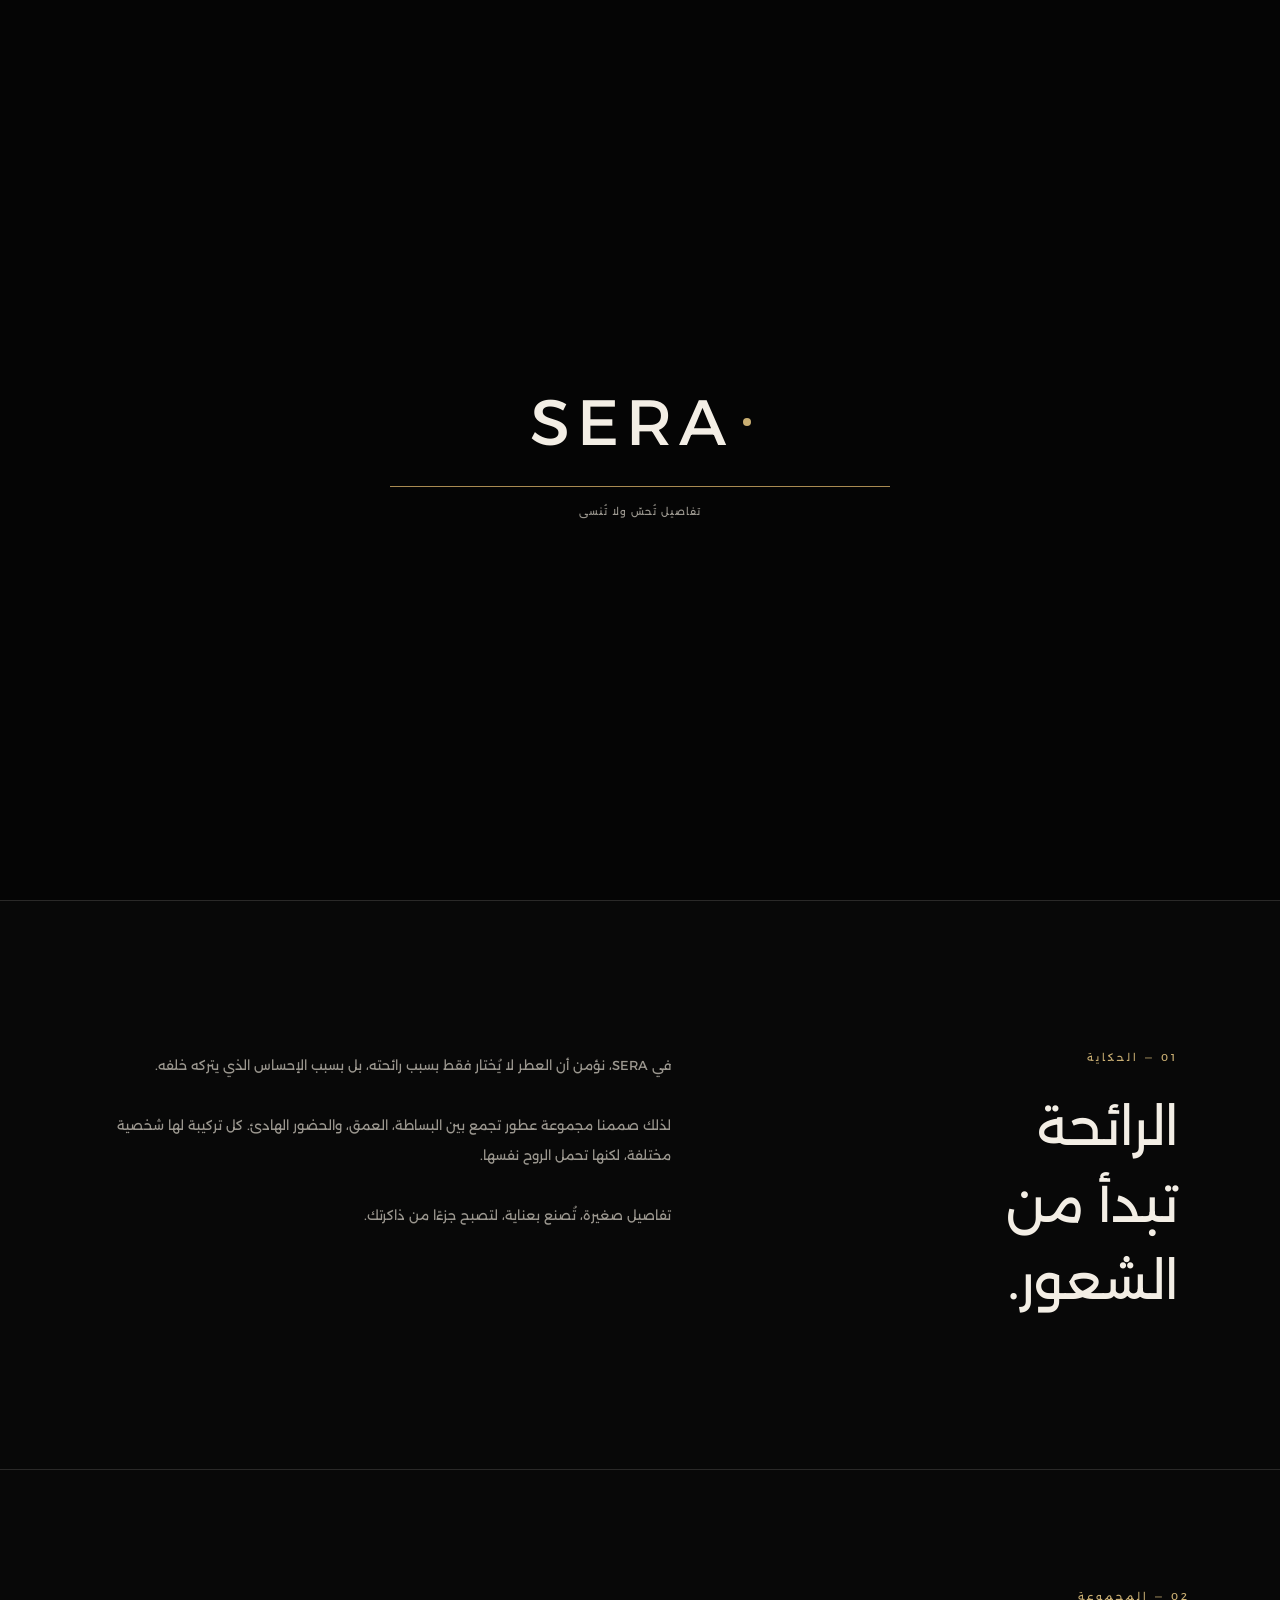
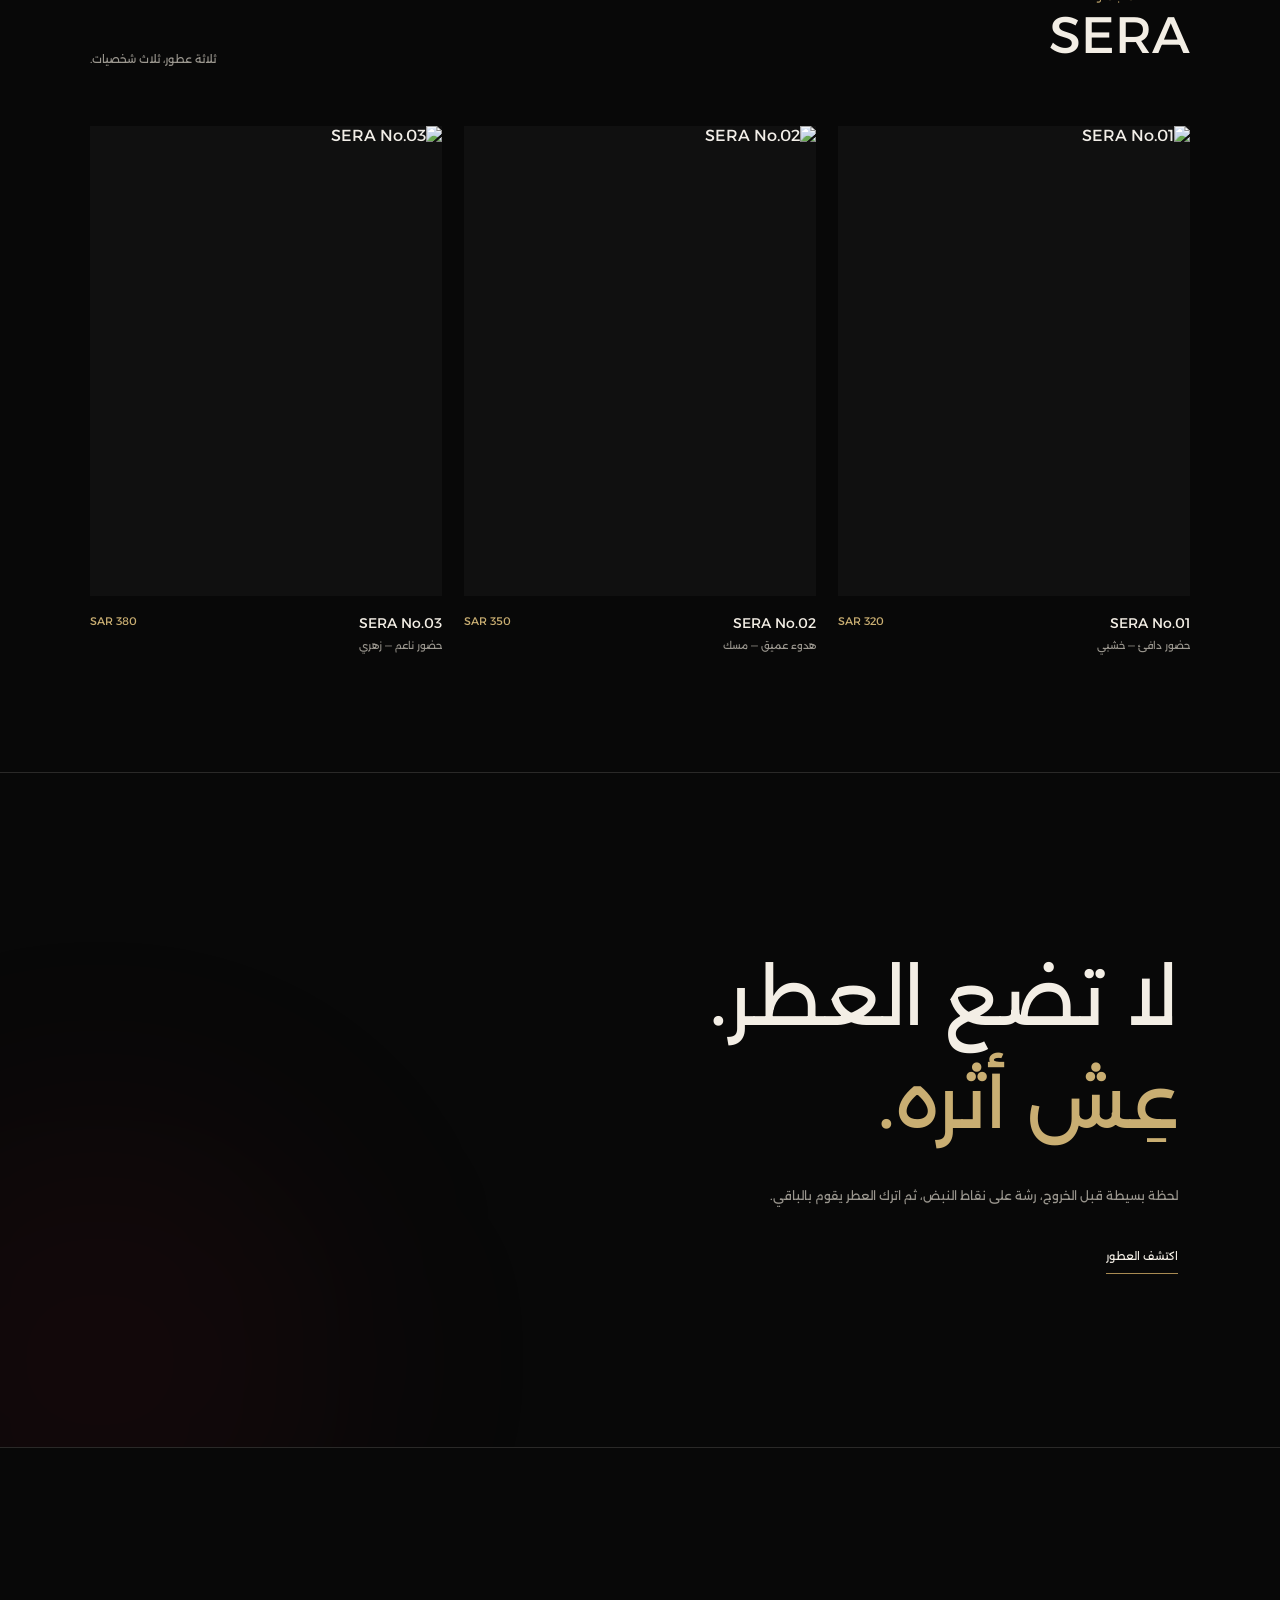
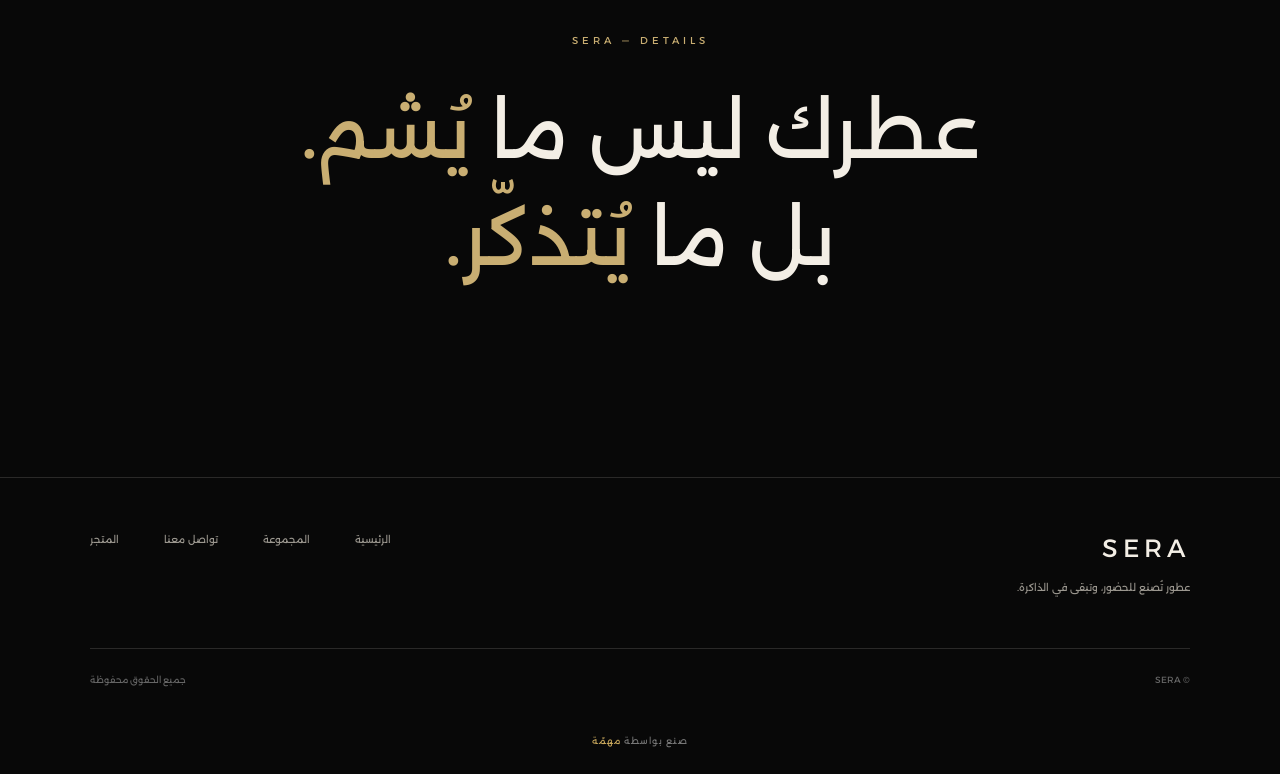
==== commit d733a529: "Add files via upload" ====
--- a/index.html
+++ b/index.html
@@ -1,3621 +1,2975 @@
 <!DOCTYPE html>
 
-
-
 <html lang="ar" dir="rtl">
 
-
-
 <head>
 
-
-
     <meta charset="UTF-8">
 
-
-
     <meta name="viewport" content="width=device-width, initial-scale=1.0">
 
 
+
     <title>SERA — عطور تُحس</title>
 
 
+
     <link rel="preconnect" href="https://fonts.googleapis.com">
 
-
-
     <link rel="preconnect" href="https://fonts.gstatic.com" crossorigin>
 
 
+
     <link href="https://fonts.googleapis.com/css2?family=Alexandria:wght@300;400;500;600;700&display=swap" rel="stylesheet">
 
 
+
     <script src="https://unpkg.com/lucide@latest"></script>
 
 
+
     <style>
 
 
+
         :root {
 
-
-
             --black: #080808;
 
-
-
             --black-soft: #101010;
 
-
-
             --ivory: #f3eee5;
 
-
-
             --muted: #9b978f;
 
-
-
             --gold: #a88a52;
 
-
-
             --gold-light: #c9ae72;
 
-
-
             --line: rgba(243,238,229,.14);
 
 
+
             --font: "Alexandria", sans-serif;
 
-
-
-        }
+        }
+
 
 
         * {
 
-
-
             margin: 0;
 
-
-
             padding: 0;
 
-
-
             box-sizing: border-box;
 
-
-
             font-family: var(--font);
 
-
-
-        }
+        }
+
 
 
         html {
 
-
-
             scroll-behavior: smooth;
 
-
-
-        }
+        }
+
 
 
         body {
 
-
-
             background: var(--black);
 
-
-
             color: var(--ivory);
 
-
-
             font-family: var(--font);
 
-
-
             overflow-x: hidden;
 
-
-
-        }
+        }
+
 
 
         a {
 
-
-
             color: inherit;
 
-
-
             text-decoration: none;
 
-
-
-        }
+        }
+
 
 
         button,
 
-
-
         input,
 
-
-
         textarea,
 
-
-
         select {
 
-
-
             font-family: var(--font);
 
-
-
-        }
+        }
+
 
 
         /* =========================
 
-
-
            INTRO
 
-
-
         ========================= */
 
 
+
         .preloader {
 
-
-
             position: fixed;
 
-
-
             inset: 0;
-
-
+            width: 100%;
+            height: 100vh;
+            height: 100dvh;
 
             background: #050505;
 
-
-
             z-index: 9999;
 
 
+
             display: flex;
 
-
-
             align-items: center;
 
-
-
             justify-content: center;
 
 
+
             transition:
 
-
-
                 opacity .8s ease,
 
-
-
                 visibility .8s ease;
 
-
-
-        }
+        }
+
 
 
         .preloader.hide {
 
-
-
             opacity: 0;
 
-
-
             visibility: hidden;
 
-
-
-        }
+        }
+
 
 
         .loader-content {
 
-
-
             width: min(500px, 80%);
 
-
-
             text-align: center;
 
-
-
-        }
+        }
+
 
 
         .loader-logo {
 
-
-
             display: flex;
 
-
-
             justify-content: center;
 
-
-
             align-items: center;
 
-
-
             gap: 10px;
 
 
+
             color: var(--ivory);
 
-
-
             font-size: clamp(36px, 6vw, 64px);
 
-
-
             font-weight: 400;
 
-
-
             letter-spacing: 7px;
 
-
-
-        }
+        }
+
 
 
         .loader-dot {
 
-
-
             width: 8px;
 
-
-
             height: 8px;
 
-
-
             background: var(--gold-light);
 
-
-
             border-radius: 50%;
 
-
-
-        }
+        }
+
 
 
         .loader-line {
 
-
-
             width: 100%;
 
-
-
             height: 1px;
 
-
-
             background: var(--gold);
 
-
-
             margin: 25px 0 18px;
 
-
-
             transform-origin: center;
 
-
-
             animation: loadingLine 2.3s ease forwards;
 
-
-
-        }
+        }
+
 
 
         .loader-text {
 
-
-
             font-size: 10px;
 
-
-
             color: var(--muted);
 
-
-
             letter-spacing: 1px;
 
-
-
-        }
+        }
+
 
 
         @keyframes loadingLine {
 
-
-
             from {
 
-
-
                 transform: scaleX(0);
 
-
-
             }
 
 
+
             to {
 
-
-
                 transform: scaleX(1);
 
-
-
             }
 
-
-
-        }
+        }
+
 
 
         /* =========================
 
-
-
            HEADER
 
-
-
         ========================= */
 
 
+
         .site-header {
 
-
-
             position: fixed;
 
-
-
             top: 0;
 
-
-
             right: 0;
 
-
-
             left: 0;
 
 
+
             height: 90px;
 
 
+
             display: flex;
 
-
-
             align-items: center;
 
-
-
             justify-content: space-between;
 
 
+
             padding: 0 6vw;
 
 
+
             z-index: 1000;
 
 
+
             border-bottom: 1px solid transparent;
 
 
+
             transition:
 
-
-
                 background .4s ease,
 
-
-
                 border .4s ease,
 
-
-
                 backdrop-filter .4s ease;
 
-
-
-        }
+        }
+
 
 
         .site-header.scrolled {
 
-
-
             background: rgba(8,8,8,.82);
 
-
-
             backdrop-filter: blur(18px);
 
-
-
             border-color: var(--line);
 
-
-
-        }
+        }
+
 
 
         .brand {
 
-
-
             font-size: 23px;
 
-
-
             font-weight: 500;
 
-
-
             letter-spacing: 5px;
 
-
-
-        }
+        }
+
 
 
         .desktop-nav {
 
-
-
             display: flex;
 
-
-
             align-items: center;
 
-
-
             gap: 42px;
 
-
-
-        }
+        }
+
 
 
         .desktop-nav a {
 
-
-
             position: relative;
 
 
+
             font-size: 11px;
 
-
-
             color: var(--muted);
 
 
+
             transition: color .3s ease;
 
-
-
-        }
+        }
+
 
 
         .desktop-nav a::after {
 
-
-
             content: "";
 
 
+
             position: absolute;
 
-
-
             bottom: -8px;
 
-
-
             right: 0;
 
 
+
             width: 0;
 
-
-
             height: 1px;
 
 
+
             background: var(--gold-light);
 
 
+
             transition: width .3s ease;
 
-
-
-        }
+        }
+
 
 
         .desktop-nav a:hover {
 
-
-
             color: var(--ivory);
 
-
-
-        }
+        }
+
 
 
         .desktop-nav a:hover::after {
 
-
-
             width: 100%;
 
-
-
-        }
+        }
+
 
 
         .header-actions {
 
-
-
             display: flex;
 
-
-
             align-items: center;
 
-
-
             gap: 25px;
 
-
-
-        }
+        }
+
 
 
         .cart-link {
 
-
-
             display: flex;
 
-
-
             align-items: center;
 
-
-
             gap: 8px;
 
 
+
             font-size: 11px;
 
-
-
             color: var(--ivory);
 
-
-
-        }
+        }
+
 
 
         .cart-count {
 
-
-
             color: var(--gold-light);
 
-
-
-        }
+        }
+
 
 
         .menu-btn {
 
-
-
             display: none;
 
 
+
             border: 0;
 
-
-
             background: transparent;
 
-
-
             color: var(--ivory);
 
 
+
             cursor: pointer;
 
-
-
-        }
+        }
+
 
 
         /* =========================
 
-
-
            MOBILE MENU
 
-
-
         ========================= */
 
 
+
         .mobile-menu {
 
-
-
             position: fixed;
 
-
-
             inset: 0;
 
 
+
             background: rgba(8,8,8,.98);
 
 
+
             z-index: 999;
 
 
+
             display: flex;
 
-
-
             align-items: center;
 
-
-
             justify-content: center;
 
 
+
             opacity: 0;
 
-
-
             visibility: hidden;
 
 
+
             transition: .4s ease;
 
-
-
-        }
+        }
+
 
 
         .mobile-menu.open {
 
-
-
             opacity: 1;
 
-
-
             visibility: visible;
 
-
-
-        }
+        }
+
 
 
         .mobile-menu nav {
 
-
-
             display: flex;
 
-
-
             flex-direction: column;
 
-
-
             align-items: center;
 
-
-
             gap: 28px;
 
-
-
-        }
+        }
+
 
 
         .mobile-menu a {
 
-
-
             font-size: 18px;
 
-
-
             color: var(--ivory);
 
-
-
-        }
+        }
+
 
 
         /* =========================
 
-
-
            HERO
 
-
-
         ========================= */
 
 
+
         .hero {
 
-
-
             min-height: 100vh;
 
 
+
             display: grid;
 
-
-
             grid-template-columns: 1fr 1fr;
 
 
+
             align-items: center;
 
 
+
             padding: 150px 7vw 90px;
 
 
+
             position: relative;
 
-
-
-        }
+        }
+
 
 
         .hero-copy {
 
-
-
             padding-left: 5vw;
 
-
-
-        }
+        }
+
 
 
         .eyebrow {
 
-
-
             color: var(--gold-light);
 
-
-
             font-size: 10px;
 
-
-
             letter-spacing: 3px;
 
-
-
             margin-bottom: 25px;
 
-
-
-        }
+        }
+
 
 
         .hero h1 {
 
-
-
             margin-top: 34px;
 
 
+
             color: var(--ivory);
 
 
+
             font-family: var(--font);
 
 
+
             font-size: clamp(36px, 3.6vw, 58px);
 
 
+
             font-weight: 400;
 
 
+
             line-height: 1.55;
 
 
+
             letter-spacing: -1px;
 
 
+
             white-space: nowrap;
 
-
-
-        }
+        }
+
 
 
         .hero h1 em {
 
-
-
             color: var(--gold-light);
 
 
+
             font-family: var(--font);
 
 
+
             font-style: normal;
 
 
+
             font-weight: 400;
 
-
-
-        }
+        }
+
 
 
         .hero-description {
 
-
-
             max-width: 430px;
 
 
+
             margin-top: 30px;
 
 
+
             color: var(--muted);
 
 
+
             font-size: 12px;
 
 
+
             line-height: 2.2;
 
-
-
-        }
+        }
+
 
 
         .hero-link {
 
-
-
             display: inline-flex;
 
-
-
             align-items: center;
 
-
-
             gap: 12px;
 
 
+
             margin-top: 38px;
 
 
+
             color: var(--ivory);
 
 
+
             font-size: 11px;
 
 
+
             border-bottom: 1px solid var(--gold);
 
 
+
             padding-bottom: 10px;
 
-
-
-        }
+        }
+
 
 
         .hero-link i {
 
-
-
             width: 15px;
 
-
-
-        }
+        }
+
 
 
         .hero-visual {
 
-
-
             position: relative;
 
 
+
             display: flex;
 
-
-
             justify-content: center;
 
-
-
             align-items: center;
 
-
-
-        }
+        }
+
 
 
         .hero-image-frame {
 
-
-
             width: min(470px, 90%);
 
 
+
             aspect-ratio: 4 / 5;
 
 
+
             overflow: hidden;
 
 
+
             position: relative;
 
-
-
-        }
+        }
+
 
 
         .hero-image-frame::after {
 
-
-
             content: "";
 
 
+
             position: absolute;
 
-
-
             inset: 0;
 
 
+
             background:
 
-
-
                 linear-gradient(
 
-
-
                     180deg,
 
-
-
                     rgba(0,0,0,.05),
 
-
-
                     rgba(0,0,0,.28)
 
-
-
                 );
 
-
-
-        }
+        }
+
 
 
         .hero-image-frame img {
 
-
-
             width: 100%;
 
-
-
             height: 100%;
 
 
+
             object-fit: cover;
 
 
+
             filter: saturate(.72) contrast(1.08);
 
 
+
             transition: transform 1.2s ease;
 
-
-
-        }
+        }
+
 
 
         .hero-image-frame:hover img {
 
-
-
             transform: scale(1.04);
 
-
-
-        }
+        }
+
 
 
         .hero-number {
 
-
-
             position: absolute;
 
 
+
             bottom: 25px;
 
-
-
             left: 25px;
 
 
+
             z-index: 2;
 
 
+
             font-size: 10px;
 
-
-
             letter-spacing: 3px;
 
 
+
             color: var(--ivory);
 
-
-
-        }
+        }
+
 
 
         /* =========================
 
-
-
            STORY
 
-
-
         ========================= */
 
 
+
         .story {
 
-
-
             padding: 150px 8vw;
 
 
+
             display: grid;
 
-
-
             grid-template-columns: .8fr 1.2fr;
 
 
+
             gap: 10vw;
 
 
+
             border-top: 1px solid var(--line);
 
-
-
-        }
+        }
+
 
 
         .section-number {
 
-
-
             color: var(--gold-light);
 
-
-
             font-size: 10px;
 
-
-
             letter-spacing: 3px;
 
-
-
-        }
+        }
+
 
 
         .story-title {
 
-
-
             margin-top: 25px;
 
 
+
             font-size: clamp(30px, 4vw, 55px);
 
 
+
             font-weight: 400;
 
 
+
             line-height: 1.5;
 
-
-
-        }
+        }
+
 
 
         .story-copy {
 
-
-
             max-width: 600px;
 
 
+
             color: var(--muted);
 
 
+
             font-size: 13px;
 
 
+
             line-height: 2.3;
 
-
-
-        }
+        }
+
 
 
         .story-copy p + p {
 
-
-
             margin-top: 30px;
 
-
-
-        }
+        }
+
 
 
         /* =========================
 
-
-
            COLLECTION
 
-
-
         ========================= */
 
 
+
         .collection {
 
-
-
             padding: 120px 7vw;
 
 
+
             border-top: 1px solid var(--line);
 
-
-
-        }
+        }
+
 
 
         .section-head {
 
-
-
             display: flex;
 
-
-
             justify-content: space-between;
 
-
-
             align-items: end;
 
 
+
             margin-bottom: 60px;
 
-
-
-        }
+        }
+
 
 
         .section-head h2 {
 
-
-
             font-size: clamp(30px, 4vw, 55px);
 
-
-
             font-weight: 400;
 
-
-
-        }
+        }
+
 
 
         .section-head p {
 
-
-
             color: var(--muted);
 
-
-
             font-size: 11px;
 
-
-
-        }
+        }
+
 
 
         .product-grid {
 
-
-
             display: grid;
 
 
+
             grid-template-columns:
 
-
-
                 repeat(3, 1fr);
 
 
+
             gap: 22px;
 
-
-
-        }
+        }
+
 
 
         .product-card {
 
-
-
             display: block;
 
 
+
             position: relative;
 
 
+
             cursor: pointer;
 
-
-
-        }
+        }
+
 
 
         .product-image {
 
-
-
             aspect-ratio: 3 / 4;
 
 
+
             overflow: hidden;
 
 
+
             background: var(--black-soft);
 
-
-
-        }
+        }
+
 
 
         .product-image img {
 
-
-
             width: 100%;
 
-
-
             height: 100%;
 
 
+
             object-fit: cover;
 
 
+
             filter: saturate(.72);
 
 
+
             transition:
 
-
-
                 transform .8s ease,
 
-
-
                 filter .8s ease;
 
-
-
-        }
+        }
+
 
 
         .product-card:hover .product-image img {
 
-
-
             transform: scale(1.05);
 
-
-
             filter: saturate(.9);
 
-
-
-        }
+        }
+
 
 
         .product-meta {
 
-
-
             padding-top: 18px;
 
 
+
             display: flex;
 
-
-
             justify-content: space-between;
 
-
-
             align-items: start;
 
-
-
-        }
+        }
+
 
 
         .product-name {
 
-
-
             font-size: 14px;
 
-
-
             font-weight: 400;
 
-
-
-        }
+        }
+
 
 
         .product-subtitle {
 
-
-
             margin-top: 7px;
 
 
+
             color: var(--muted);
 
 
+
             font-size: 10px;
 
-
-
-        }
+        }
+
 
 
         .product-price {
 
-
-
             color: var(--gold-light);
 
 
+
             font-size: 11px;
 
-
-
-        }
+        }
+
 
 
         /* =========================
 
-
-
            RITUAL
 
-
-
         ========================= */
 
 
+
         .ritual {
 
-
-
             min-height: 75vh;
 
 
+
             padding: 130px 8vw;
 
 
+
             display: flex;
 
-
-
             flex-direction: column;
 
 
+
             justify-content: center;
 
 
+
             border-top: 1px solid var(--line);
 
 
+
             position: relative;
 
 
+
             overflow: hidden;
 
-
-
-        }
+        }
+
 
 
         .ritual::before {
 
-
-
             content: "";
 
 
+
             position: absolute;
 
 
+
             width: 500px;
 
-
-
             height: 500px;
 
 
+
             border-radius: 50%;
 
 
+
             background: rgba(142,24,40,.08);
 
 
+
             filter: blur(100px);
 
 
+
             left: -150px;
 
-
-
             top: 50%;
 
-
-
-        }
+        }
+
 
 
         .ritual h2 {
 
-
-
             max-width: 900px;
 
 
+
             font-size: clamp(35px, 6vw, 80px);
 
 
+
             line-height: 1.35;
 
 
+
             font-weight: 400;
 
 
+
             position: relative;
 
-
-
-        }
+        }
+
 
 
         .ritual h2 em {
 
-
-
             color: var(--gold-light);
 
 
+
             font-style: normal;
 
-
-
-        }
+        }
+
 
 
         .ritual p {
 
-
-
             max-width: 550px;
 
 
+
             margin-top: 30px;
 
 
+
             color: var(--muted);
 
 
+
             font-size: 12px;
 
 
+
             line-height: 2.2;
 
 
+
             position: relative;
 
-
-
-        }
+        }
+
 
 
         .ritual-link {
 
-
-
             margin-top: 40px;
 
 
+
             width: fit-content;
 
 
+
             font-size: 11px;
 
 
+
             color: var(--ivory);
 
 
+
             border-bottom: 1px solid var(--gold);
 
 
+
             padding-bottom: 10px;
 
 
+
             position: relative;
 
-
-
-        }
-
-
+        }
 
 
 
         /* =========================
 
-
-
            CLOSING
 
-
-
         ========================= */
 
 
+
         .closing {
 
-
-
             min-height: 70vh;
 
 
+
             padding: 120px 7vw;
 
 
+
             display: grid;
 
 
+
             place-items: center;
 
 
+
             text-align: center;
 
 
+
             border-top: 1px solid var(--line);
 
-
-
-        }
+        }
+
 
 
         .closing-inner {
 
-
-
             max-width: 850px;
 
-
-
-        }
+        }
+
 
 
         .closing-small {
 
-
-
             color: var(--gold-light);
 
 
+
             font-size: 10px;
 
 
+
             letter-spacing: 4px;
 
 
+
             margin-bottom: 30px;
 
-
-
-        }
+        }
+
 
 
         .closing h2 {
 
-
-
             font-size: clamp(38px, 6vw, 80px);
 
 
+
             font-weight: 400;
 
 
+
             line-height: 1.4;
 
-
-
-        }
+        }
+
 
 
         .closing h2 span {
 
-
-
             color: var(--gold-light);
 
-
-
-        }
+        }
+
 
 
         /* =========================
 
-
-
            FOOTER
 
-
-
         ========================= */
 
 
+
         .site-footer {
 
-
-
             border-top: 1px solid var(--line);
 
 
+
             padding: 55px 7vw 30px;
 
-
-
-        }
+        }
+
 
 
         .footer-top {
 
-
-
             display: flex;
 
 
+
             justify-content: space-between;
 
 
+
             gap: 40px;
 
 
+
             padding-bottom: 50px;
 
-
-
-        }
+        }
+
 
 
         .footer-brand {
 
-
-
             font-size: 25px;
 
 
+
             letter-spacing: 5px;
 
-
-
-        }
+        }
+
 
 
         .footer-text {
 
-
-
             margin-top: 15px;
 
 
+
             max-width: 300px;
 
 
+
             color: var(--muted);
 
 
+
             font-size: 10px;
 
 
+
             line-height: 2;
 
-
-
-        }
+        }
+
 
 
         .footer-links {
 
-
-
             display: flex;
 
 
+
             gap: 45px;
 
-
-
-        }
+        }
+
 
 
         .footer-links a {
 
-
-
             color: var(--muted);
 
 
+
             font-size: 10px;
 
 
+
             transition: color .3s ease;
 
-
-
-        }
+        }
+
 
 
         .footer-links a:hover {
 
-
-
             color: var(--ivory);
 
-
-
-        }
+        }
+
 
 
         .footer-bottom {
 
-
-
             border-top: 1px solid var(--line);
 
 
+
             padding-top: 25px;
 
 
+
             display: flex;
 
 
+
             justify-content: space-between;
 
 
+
             color: #666;
 
 
+
             font-size: 9px;
 
-
-
-        }
+        }
+
 
 
         /* =========================
 
-
-
            RESPONSIVE
 
-
-
         ========================= */
 
 
+
         @media (max-width: 900px) {
 
 
+
             .desktop-nav {
 
-
-
                 display: none;
 
-
-
             }
 
 
+
             .menu-btn {
 
-
-
                 display: block;
 
-
-
             }
 
 
+
             .hero {
 
-
-
                 grid-template-columns: 1fr;
 
 
+
                 gap: 60px;
 
 
+
                 padding-top: 140px;
 
-
-
             }
 
 
+
             .hero-copy {
 
-
-
                 padding-left: 0;
 
-
-
                 text-align: center;
 
-
-
             }
 
 
+
             .hero-description {
 
-
-
                 margin-left: auto;
 
-
-
                 margin-right: auto;
 
-
-
             }
 
 
+
             .hero h1 {
 
-
-
                 white-space: normal;
 
-
-
             }
 
 
+
             .hero-visual {
 
-
-
                 order: -1;
 
-
-
             }
 
 
+
             .story {
 
-
-
                 grid-template-columns: 1fr;
 
-
-
                 gap: 50px;
 
-
-
             }
 
 
+
             .product-grid {
 
-
-
                 grid-template-columns: 1fr 1fr;
 
-
-
             }
 
 
+
             .footer-top {
 
-
-
                 flex-direction: column;
 
-
-
             }
 
 
+
             .footer-links {
 
-
-
                 flex-wrap: wrap;
 
-
-
             }
 
-
-
-        }
+        }
+
 
 
         @media (max-width: 600px) {
 
 
+
             .site-header {
 
-
-
                 height: 75px;
 
-
-
                 padding: 0 5vw;
 
-
-
             }
 
 
+
             .brand {
 
-
-
                 font-size: 19px;
 
-
-
             }
 
 
+
             .header-actions {
 
-
-
                 gap: 15px;
 
-
-
             }
 
 
+
             .hero {
 
-
-
                 padding:
 
-
-
                     120px 6vw
 
-
-
                     70px;
 
-
-
             }
 
 
+
             .hero h1 {
 
-
-
                 font-size: 36px;
 
-
-
                 line-height: 1.65;
 
-
-
             }
 
 
+
             .hero-image-frame {
 
-
-
                 width: 90%;
 
-
-
             }
 
 
+
             .story,
 
-
-
             .collection,
 
-
-
             .ritual,
 
-
-
             .closing {
 
-
-
                 padding-left: 6vw;
 
-
-
                 padding-right: 6vw;
 
-
-
             }
 
 
+
             .product-grid {
 
-
-
                 grid-template-columns: 1fr;
 
-
-
             }
 
 
+
             .section-head {
 
-
-
                 flex-direction: column;
 
-
-
                 align-items: start;
 
-
-
                 gap: 15px;
 
-
-
             }
 
 
+
             .ritual {
 
-
-
                 min-height: 65vh;
 
-
-
             }
 
 
+
             .footer-bottom {
 
-
-
                 flex-direction: column;
 
-
-
                 gap: 10px;
 
-
-
             }
 
 
-        }
+
+        }
+
 
 
     
+        .site-credit {
+            width: 100%;
+            text-align: center;
+            padding: 20px 20px 28px;
+            font-family: "Alexandria", sans-serif;
+            font-size: 9px;
+            letter-spacing: 1px;
+            color: #777;
+            box-sizing: border-box;
+        }
+
+        .site-credit a {
+            color: #c9a85c;
+            text-decoration: none;
+        }
+
+</style>
+
+</head>
+
+
+
+<body>
+
+
+
+    <!-- =========================
+
+         INTRO
+
+    ========================= -->
+
+
+
+    <div class="preloader" id="preloader">
+
+
+
+        <div class="loader-content">
+
+
+
+            <div class="loader-logo">
+
+                <span class="loader-dot"></span>
+
+                SERA
+
+            </div>
+
+
+
+            <div class="loader-line"></div>
+
+
+
+            <div class="loader-text">
+
+                تفاصيل تُحسّ ولا تُنسى
+
+            </div>
+
+
+
+        </div>
+
+
+
+    </div>
+
+
+
+
+
+    <!-- =========================
+
+         HEADER
+
+    ========================= -->
+
+
+
+    <header class="site-header" id="siteHeader">
+
+
+
+        <a href="index.html" class="brand">
+
+            SERA
+
+        </a>
+
+
+
+        <nav class="desktop-nav">
+
+
+
+            <a href="#home">الرئيسية</a>
+
+
+
+            <a href="#story">الحكاية</a>
+
+
+
+            <a href="#collection">المجموعة</a>
+
+
+
+            <a href="contact.html">تواصل معنا</a>
+
+
+
+        </nav>
+
+
+
+        <div class="header-actions">
+
+
+
+                <a href="cart.html" class="cart-link">
+
+<div class="header-actions">
+
+
+
+    <a href="cart.html" class="cart-link">
+
+
+
+        <i data-lucide="shopping-bag"></i>
+
+
+
+        <span>
+
+            السلة
+
+        </span>
+
+
+
+        <span class="cart-count">
+
+            0
+
+        </span>
+
+
+
+    </a>
+
+
+
+    <button
+
+        class="menu-btn"
+
+        id="menuBtn"
+
+        aria-label="فتح القائمة"
+
+    >
+
+        <i data-lucide="menu"></i>
+
+    </button>
+
+
+
+</div>
+
+    </header>
+
+
+
+
+
+    <!-- =========================
+
+         MOBILE MENU
+
+    ========================= -->
+
+
+
+    <div class="mobile-menu" id="mobileMenu">
+
+
+
+        <nav>
+
+
+
+            <a href="#home">الرئيسية</a>
+
+
+
+            <a href="#story">الحكاية</a>
+
+
+
+            <a href="#collection">المجموعة</a>
+
+
+
+            <a href="contact.html">تواصل معنا </a>
+
+
+
+        </nav>
+
+
+
+    </div>
+
+
+
+
+
+    <!-- =========================
+
+         HERO
+
+    ========================= -->
+
+
+
+    <main id="home">
+
+
+
+        <section class="hero">
+
+
+
+            <div class="hero-copy">
+
+
+
+                <div class="eyebrow">
+
+                    SERA / 01
+
+                </div>
+
+
+
+                <h1>
+
+                    ليست رائحة،
+
+                    <br>
+
+                    <em>بل تُعطّر</em>
+
+                    <br>
+
+                    حضورك.
+
+                </h1>
+
+
+
+                <p class="hero-description">
+
+                    عطور صُممت لتكون جزءًا من حضورك،
+
+                    لا مجرد رائحة تمرّ بك.
+
+                    تركيبات هادئة، عميقة،
+
+                    وتترك أثرًا لا يُنسى.
+
+                </p>
+
+
+
+                <a href="#collection" class="hero-link">
+
+
+
+                    اكتشف المجموعة
+
+
+
+                    <i data-lucide="arrow-left"></i>
+
+
+
+                </a>
+
+
+
+            </div>
+
+
+
+
+
+            <div class="hero-visual">
+
+
+
+                <div class="hero-image-frame">
+
+
+
+                    <img
+
+                        src="https://images.unsplash.com/photo-1594035910387-fea47794261f?auto=format&fit=crop&w=1400&q=90"
+
+                        alt="SERA Perfume"
+
+                    >
+
+
+
+                    <div class="hero-number">
+
+                        01 / 03
+
+                    </div>
+
+
+
+                </div>
+
+
+
+            </div>
+
+
+
+        </section>
+
+
+
+
+
+        <!-- =========================
+
+             STORY
+
+        ========================= -->
+
+
+
+        <section class="story" id="story">
+
+
+
+            <div>
+
+
+
+                <div class="section-number">
+
+                    01 — الحكاية
+
+                </div>
+
+
+
+                <h2 class="story-title">
+
+                    الرائحة
+
+                    <br>
+
+                    تبدأ من
+
+                    <br>
+
+                    الشعور.
+
+                </h2>
+
+
+
+            </div>
+
+
+
+            <div class="story-copy">
+
+
+
+                <p>
+
+                    في SERA، نؤمن أن العطر لا يُختار فقط
+
+                    بسبب رائحته، بل بسبب الإحساس الذي
+
+                    يتركه خلفه.
+
+                </p>
+
+
+
+                <p>
+
+                    لذلك صممنا مجموعة عطور تجمع بين
+
+                    البساطة، العمق، والحضور الهادئ.
+
+                    كل تركيبة لها شخصية مختلفة،
+
+                    لكنها تحمل الروح نفسها.
+
+                </p>
+
+
+
+                <p>
+
+                    تفاصيل صغيرة، تُصنع بعناية،
+
+                    لتصبح جزءًا من ذاكرتك.
+
+                </p>
+
+
+
+            </div>
+
+
+
+        </section>
+
+
+
+
+
+        <!-- =========================
+
+             COLLECTION
+
+        ========================= -->
+
+
+
+        <section class="collection" id="collection">
+
+
+
+            <div class="section-head">
+
+
+
+                <div>
+
+
+
+                    <div class="section-number">
+
+                        02 — المجموعة
+
+                    </div>
+
+
+
+                    <h2>
+
+                        SERA
+
+                    </h2>
+
+
+
+                </div>
+
+
+
+                <p>
+
+                    ثلاثة عطور، ثلاث شخصيات.
+
+                </p>
+
+
+
+            </div>
+
+
+
+
+
+            <div class="product-grid">
+
+
+
+
+
+                <!-- PRODUCT 01 -->
+
+
+
+                <a
+
+                    href="product.html?id=1"
+
+                    class="product-card"
+
+                >
+
+
+
+                    <div class="product-image">
+
+
+
+                        <img
+
+                            src="https://images.unsplash.com/photo-1541643600914-78b084683601?auto=format&fit=crop&w=1000&q=85"
+
+                            alt="SERA No.01"
+
+                        >
+
+
+
+                    </div>
+
+
+
+                    <div class="product-meta">
+
+
+
+                        <div>
+
+
+
+                            <div class="product-name">
+
+                                SERA No.01
+
+                            </div>
+
+
+
+                            <div class="product-subtitle">
+
+                                حضور دافئ — خشبي
+
+                            </div>
+
+
+
+                        </div>
+
+
+
+                        <div class="product-price">
+
+                            320 SAR
+
+                        </div>
+
+
+
+                    </div>
+
+
+
+                </a>
+
+
+
+
+
+                <!-- PRODUCT 02 -->
+
+
+
+                <a
+
+                    href="product.html?id=2"
+
+                    class="product-card"
+
+                >
+
+
+
+                    <div class="product-image">
+
+
+
+                        <img
+
+                            src="https://images.unsplash.com/photo-1592945403244-b3fbafd7f539?auto=format&fit=crop&w=1000&q=85"
+
+                            alt="SERA No.02"
+
+                        >
+
+
+
+                    </div>
+
+
+
+                    <div class="product-meta">
+
+
+
+                        <div>
+
+
+
+                            <div class="product-name">
+
+                                SERA No.02
+
+                            </div>
+
+
+
+                            <div class="product-subtitle">
+
+                                هدوء عميق — مسك
+
+                            </div>
+
+
+
+                        </div>
+
+
+
+                        <div class="product-price">
+
+                            350 SAR
+
+                        </div>
+
+
+
+                    </div>
+
+
+
+                </a>
+
+
+
+
+
+                <!-- PRODUCT 03 -->
+
+
+
+                <a
+
+                    href="product.html?id=3"
+
+                    class="product-card"
+
+                >
+
+
+
+                    <div class="product-image">
+
+
+
+                        <img
+
+                            src="https://images.unsplash.com/photo-1594035910387-fea47794261f?auto=format&fit=crop&w=1000&q=85"
+
+                            alt="SERA No.03"
+
+                        >
+
+
+
+                    </div>
+
+
+
+                    <div class="product-meta">
+
+
+
+                        <div>
+
+
+
+                            <div class="product-name">
+
+                                SERA No.03
+
+                            </div>
+
+
+
+                            <div class="product-subtitle">
+
+                                حضور ناعم — زهري
+
+                            </div>
+
+
+
+                        </div>
+
+
+
+                        <div class="product-price">
+
+                            380 SAR
+
+                        </div>
+
+
+
+                    </div>
+
+
+
+                </a>
+
+
+
+
+
+            </div>
+
+
+
+        </section>
+
+
+
+
+
+        <!-- =========================
+
+             RITUAL
+
+        ========================= -->
+
+
+
+        <section class="ritual" id="ritual">
+
+
+
+            <div class="section-number">
+
+
+            </div>
+
+
+
+            <h2>
+
+                لا تضع العطر.
+
+                <br>
+
+                <em>عِش أثره.</em>
+
+            </h2>
+
+
+
+            <p>
+
+                لحظة بسيطة قبل الخروج،
+
+                رشة على نقاط النبض،
+
+                ثم اترك العطر يقوم بالباقي.
+
+            </p>
+
+
+
+            <a
+
+                href="product.html"
+
+                class="ritual-link"
+
+            >
+
+                اكتشف العطور
+
+            </a>
+
+
+
+        </section>
+
+
+
+
+
+        <!-- =========================
+
+             CLOSING
+
+        ========================= -->
+
+
+
+        <section class="closing">
+
+
+
+            <div class="closing-inner">
+
+
+
+                <div class="closing-small">
+
+                    SERA — DETAILS
+
+                </div>
+
+
+
+                <h2>
+
+                    عطرك ليس ما
+
+                    <span>يُشم.</span>
+
+                    <br>
+
+                    بل ما
+
+                    <span>يُتذكّر.</span>
+
+                </h2>
+
+
+
+            </div>
+
+
+
+        </section>
+
+
+
+    </main>
+
+
+
+
+
+    <!-- =========================
+
+         FOOTER
+
+    ========================= -->
+
+
+
+    <footer class="site-footer">
+
+
+
+        <div class="footer-top">
+
+
+
+            <div>
+
+
+
+                <div class="footer-brand">
+
+                    SERA
+
+                </div>
+
+
+
+                <p class="footer-text">
+
+                    عطور تُصنع للحضور،
+
+                    وتبقى في الذاكرة.
+
+                </p>
+
+
+
+            </div>
+
+
+
+
+
+            <div class="footer-links">
+
+
+
+                <a href="#home">
+
+                    الرئيسية
+
+                </a>
+
+
+
+                <a href="#collection">
+
+                    المجموعة
+
+                </a>
+
+
+
+                <a href="contact.html">
+
+                  تواصل معنا  
+                </a>
+
+
+
+                <a href="product.html">
+
+                    المتجر
+
+                </a>
+
+
+
+            </div>
+
+
+
+        </div>
+
+
+
+
+
+        <div class="footer-bottom">
+
+
+
+            <span>
+
+                © <span id="year"></span> SERA
+
+            </span>
+
+
+
+            <span>
+
+                جميع الحقوق محفوظة
+
+            </span>
+
+
+
+        </div>
+
+
+
+    </footer>
+
+
+
+
+
+    <!-- =========================
+
+         JAVASCRIPT
+
+    ========================= -->
+
+
+
+    <script>
+
+
+
         /* =========================
-           CONTACT
+
+           LUCIDE
+
         ========================= */
 
-        .contact {
-            min-height: 55vh;
-            padding: 120px 8vw;
-            display: flex;
-            align-items: center;
-            border-top: 1px solid var(--line);
-        }
-
-        .contact-inner {
-            width: 100%;
-            max-width: 900px;
-        }
-
-        .contact h2 {
-            margin-top: 25px;
-            font-size: clamp(40px, 6vw, 80px);
-            font-weight: 400;
-            line-height: 1.4;
-        }
-
-        .contact h2 em {
-            color: var(--gold-light);
-            font-style: normal;
-        }
-
-        .contact p {
-            max-width: 520px;
-            margin-top: 25px;
-            color: var(--muted);
-            font-size: 12px;
-            line-height: 2.2;
-        }
-
-        .contact-links {
-            display: flex;
-            flex-wrap: wrap;
-            gap: 35px;
-            margin-top: 35px;
-        }
-
-        .contact-links a {
-            color: var(--ivory);
-            font-size: 11px;
-            padding-bottom: 10px;
-            border-bottom: 1px solid var(--gold);
-            transition: color .3s ease;
-        }
-
-        .contact-links a:hover {
-            color: var(--gold-light);
-        }
-
-        @media (max-width: 600px) {
-            .contact {
-                min-height: 60vh;
-                padding-left: 6vw;
-                padding-right: 6vw;
+
+
+        lucide.createIcons();
+
+
+
+
+
+        /* =========================
+
+           INTRO
+
+        ========================= */
+
+
+
+        window.addEventListener("load", () => {
+
+
+
+            setTimeout(() => {
+
+
+
+                const preloader =
+
+                    document.getElementById("preloader");
+
+
+
+                preloader.classList.add("hide");
+
+
+
+            }, 2700);
+
+
+
+        });
+
+
+
+
+
+        /* =========================
+
+           HEADER SCROLL
+
+        ========================= */
+
+
+
+        const siteHeader =
+
+            document.getElementById("siteHeader");
+
+
+
+        window.addEventListener("scroll", () => {
+
+
+
+            if (window.scrollY > 30) {
+
+
+
+                siteHeader.classList.add("scrolled");
+
+
+
+            } else {
+
+
+
+                siteHeader.classList.remove("scrolled");
+
+
+
             }
 
-            .contact-links {
-                gap: 22px;
-            }
-        }
-
-</style>
-
-
-
-</head>
-
-
-<body>
-
-
-    <!-- =========================
-
-
-
-         INTRO
-
-
-
-    ========================= -->
-
-
-    <div class="preloader" id="preloader">
-
-
-        <div class="loader-content">
-
-
-            <div class="loader-logo">
-
-
-
-                <span class="loader-dot"></span>
-
-
-
-                SERA
-
-
-
-            </div>
-
-
-            <div class="loader-line"></div>
-
-
-            <div class="loader-text">
-
-
-
-                تفاصيل تُحسّ ولا تُنسى
-
-
-
-            </div>
-
-
-        </div>
-
-
+
+
+        });
+
+
+
+
+
+        /* =========================
+
+           MOBILE MENU
+
+        ========================= */
+
+
+
+        const menuBtn =
+
+            document.getElementById("menuBtn");
+
+
+
+        const mobileMenu =
+
+            document.getElementById("mobileMenu");
+
+
+
+        menuBtn.addEventListener("click", () => {
+
+
+
+            mobileMenu.classList.toggle("open");
+
+
+
+        });
+
+
+
+
+
+        document
+
+            .querySelectorAll(".mobile-menu a")
+
+            .forEach(link => {
+
+
+
+                link.addEventListener("click", () => {
+
+
+
+                    mobileMenu.classList.remove("open");
+
+
+
+                });
+
+
+
+            });
+
+
+
+
+
+        /* =========================
+
+           YEAR
+
+        ========================= */
+
+
+
+        document.getElementById("year").textContent =
+
+            new Date().getFullYear();
+
+
+
+
+
+        /*
+
+         * مهم:
+
+         * روابط المنتجات موجودة مباشرة في HTML:
+
+         *
+
+         * product.html?id=1
+
+         * product.html?id=2
+
+         * product.html?id=3
+
+         *
+
+         * لذلك لا يوجد هنا أي كود يعيد توجيه
+
+         * المنتجات إلى product.html بدون id.
+
+         */
+
+
+
+    </script>
+
+
+
+
+    <div class="site-credit">
+        صنع بواسطة
+        <a href="https://6aa840a00a4310400017bf4e--mhamh-digital.netlify.app/" target="_blank" rel="noopener">مهمّة</a>
     </div>
 
-
-    <!-- =========================
-
-
-
-         HEADER
-
-
-
-    ========================= -->
-
-
-    <header class="site-header" id="siteHeader">
-
-
-        <a href="index.html" class="brand">
-
-
-
-            SERA
-
-
-
-        </a>
-
-
-        <nav class="desktop-nav">
-
-
-            <a href="#home">الرئيسية</a>
-
-
-            <a href="#story">الحكاية</a>
-
-
-            <a href="#collection">المجموعة</a>
-
-
-            <a href="contact.html">تواصل معنا</a>
-
-
-        </nav>
-
-
-        <div class="header-actions">
-
-
-                <a href="cart.html" class="cart-link">
-
-
-
-<div class="header-actions">
-
-
-    <a href="cart.html" class="cart-link">
-
-
-        <i data-lucide="shopping-bag"></i>
-
-
-        <span>
-
-
-
-            السلة
-
-
-
-        </span>
-
-
-        <span class="cart-count">
-
-
-
-            0
-
-
-
-        </span>
-
-
-    </a>
-
-
-    <button
-
-
-
-        class="menu-btn"
-
-
-
-        id="menuBtn"
-
-
-
-        aria-label="فتح القائمة"
-
-
-
-    >
-
-
-
-        <i data-lucide="menu"></i>
-
-
-
-    </button>
-
-
-</div>
-
-
-
-    </header>
-
-
-    <!-- =========================
-
-
-
-         MOBILE MENU
-
-
-
-    ========================= -->
-
-
-    <div class="mobile-menu" id="mobileMenu">
-
-
-        <nav>
-
-
-            <a href="#home">الرئيسية</a>
-
-
-            <a href="#story">الحكاية</a>
-
-
-            <a href="#collection">المجموعة</a>
-
-
-            <a href="contact.html">تواصل معنا</a>
-
-
-        </nav>
-
-
-    </div>
-
-
-    <!-- =========================
-
-
-
-         HERO
-
-
-
-    ========================= -->
-
-
-    <main id="home">
-
-
-        <section class="hero">
-
-
-            <div class="hero-copy">
-
-
-                <div class="eyebrow">
-
-
-
-                    SERA / 01
-
-
-
-                </div>
-
-
-                <h1>
-
-
-
-                    ليست رائحة،
-
-
-
-                    <br>
-
-
-
-                    <em>بل تُعطّر</em>
-
-
-
-                    <br>
-
-
-
-                    حضورك.
-
-
-
-                </h1>
-
-
-                <p class="hero-description">
-
-
-
-                    عطور صُممت لتكون جزءًا من حضورك،
-
-
-
-                    لا مجرد رائحة تمرّ بك.
-
-
-
-                    تركيبات هادئة، عميقة،
-
-
-
-                    وتترك أثرًا لا يُنسى.
-
-
-
-                </p>
-
-
-                <a href="#collection" class="hero-link">
-
-
-                    اكتشف المجموعة
-
-
-                    <i data-lucide="arrow-left"></i>
-
-
-                </a>
-
-
-            </div>
-
-
-            <div class="hero-visual">
-
-
-                <div class="hero-image-frame">
-
-
-                    <img
-
-
-
-                        src="https://images.unsplash.com/photo-1594035910387-fea47794261f?auto=format&fit=crop&w=1400&q=90"
-
-
-
-                        alt="SERA Perfume"
-
-
-
-                    >
-
-
-                    <div class="hero-number">
-
-
-
-                        01 / 03
-
-
-
-                    </div>
-
-
-                </div>
-
-
-            </div>
-
-
-        </section>
-
-
-        <!-- =========================
-
-
-
-             STORY
-
-
-
-        ========================= -->
-
-
-        <section class="story" id="story">
-
-
-            <div>
-
-
-                <div class="section-number">
-
-
-
-                    01 — الحكاية
-
-
-
-                </div>
-
-
-                <h2 class="story-title">
-
-
-
-                    الرائحة
-
-
-
-                    <br>
-
-
-
-                    تبدأ من
-
-
-
-                    <br>
-
-
-
-                    الشعور.
-
-
-
-                </h2>
-
-
-            </div>
-
-
-            <div class="story-copy">
-
-
-                <p>
-
-
-
-                    في SERA، نؤمن أن العطر لا يُختار فقط
-
-
-
-                    بسبب رائحته، بل بسبب الإحساس الذي
-
-
-
-                    يتركه خلفه.
-
-
-
-                </p>
-
-
-                <p>
-
-
-
-                    لذلك صممنا مجموعة عطور تجمع بين
-
-
-
-                    البساطة، العمق، والحضور الهادئ.
-
-
-
-                    كل تركيبة لها شخصية مختلفة،
-
-
-
-                    لكنها تحمل الروح نفسها.
-
-
-
-                </p>
-
-
-                <p>
-
-
-
-                    تفاصيل صغيرة، تُصنع بعناية،
-
-
-
-                    لتصبح جزءًا من ذاكرتك.
-
-
-
-                </p>
-
-
-            </div>
-
-
-        </section>
-
-
-        <!-- =========================
-
-
-
-             COLLECTION
-
-
-
-        ========================= -->
-
-
-        <section class="collection" id="collection">
-
-
-            <div class="section-head">
-
-
-                <div>
-
-
-                    <div class="section-number">
-
-
-
-                        02 — المجموعة
-
-
-
-                    </div>
-
-
-                    <h2>
-
-
-
-                        SERA
-
-
-
-                    </h2>
-
-
-                </div>
-
-
-                <p>
-
-
-
-                    ثلاثة عطور، ثلاث شخصيات.
-
-
-
-                </p>
-
-
-            </div>
-
-
-            <div class="product-grid">
-
-
-                <!-- PRODUCT 01 -->
-
-
-                <a
-
-
-
-                    href="product.html?id=1"
-
-
-
-                    class="product-card"
-
-
-
-                >
-
-
-                    <div class="product-image">
-
-
-                        <img
-
-
-
-                            src="https://images.unsplash.com/photo-1541643600914-78b084683601?auto=format&fit=crop&w=1000&q=85"
-
-
-
-                            alt="SERA No.01"
-
-
-
-                        >
-
-
-                    </div>
-
-
-                    <div class="product-meta">
-
-
-                        <div>
-
-
-                            <div class="product-name">
-
-
-
-                                SERA No.01
-
-
-
-                            </div>
-
-
-                            <div class="product-subtitle">
-
-
-
-                                حضور دافئ — خشبي
-
-
-
-                            </div>
-
-
-                        </div>
-
-
-                        <div class="product-price">
-
-
-
-                            320 SAR
-
-
-
-                        </div>
-
-
-                    </div>
-
-
-                </a>
-
-
-                <!-- PRODUCT 02 -->
-
-
-                <a
-
-
-
-                    href="product.html?id=2"
-
-
-
-                    class="product-card"
-
-
-
-                >
-
-
-                    <div class="product-image">
-
-
-                        <img
-
-
-
-                            src="https://images.unsplash.com/photo-1592945403244-b3fbafd7f539?auto=format&fit=crop&w=1000&q=85"
-
-
-
-                            alt="SERA No.02"
-
-
-
-                        >
-
-
-                    </div>
-
-
-                    <div class="product-meta">
-
-
-                        <div>
-
-
-                            <div class="product-name">
-
-
-
-                                SERA No.02
-
-
-
-                            </div>
-
-
-                            <div class="product-subtitle">
-
-
-
-                                هدوء عميق — مسك
-
-
-
-                            </div>
-
-
-                        </div>
-
-
-                        <div class="product-price">
-
-
-
-                            350 SAR
-
-
-
-                        </div>
-
-
-                    </div>
-
-
-                </a>
-
-
-                <!-- PRODUCT 03 -->
-
-
-                <a
-
-
-
-                    href="product.html?id=3"
-
-
-
-                    class="product-card"
-
-
-
-                >
-
-
-                    <div class="product-image">
-
-
-                        <img
-
-
-
-                            src="https://images.unsplash.com/photo-1594035910387-fea47794261f?auto=format&fit=crop&w=1000&q=85"
-
-
-
-                            alt="SERA No.03"
-
-
-
-                        >
-
-
-                    </div>
-
-
-                    <div class="product-meta">
-
-
-                        <div>
-
-
-                            <div class="product-name">
-
-
-
-                                SERA No.03
-
-
-
-                            </div>
-
-
-                            <div class="product-subtitle">
-
-
-
-                                حضور ناعم — زهري
-
-
-
-                            </div>
-
-
-                        </div>
-
-
-                        <div class="product-price">
-
-
-
-                            380 SAR
-
-
-
-                        </div>
-
-
-                    </div>
-
-
-                </a>
-
-
-            </div>
-
-
-        </section>
-
-
-        <!-- =========================
-
-
-
-             RITUAL
-
-
-
-        ========================= -->
-
-
-        <section class="ritual" id="ritual">
-
-
-            <div class="section-number">
-
-
-
-                03 — عطور SERA
-
-
-
-            </div>
-
-
-            <h2>
-
-
-
-                لا تضع العطر.
-
-
-
-                <br>
-
-
-
-                <em>عِش أثره.</em>
-
-
-
-            </h2>
-
-
-            <p>
-
-
-
-                لحظة بسيطة قبل الخروج،
-
-
-
-                رشة على نقاط النبض،
-
-
-
-                ثم اترك العطر يقوم بالباقي.
-
-
-
-            </p>
-
-
-            <a
-
-
-
-                href="product.html"
-
-
-
-                class="ritual-link"
-
-
-
-            >
-
-
-
-                اكتشف العطور
-
-
-
-            </a>
-
-
-        </section>
-
-
-        <!-- =========================
-
-
-
-             CLOSING
-
-
-
-        ========================= -->
-
-
-        <section class="closing">
-
-
-            <div class="closing-inner">
-
-
-                <div class="closing-small">
-
-
-
-                    SERA — DETAILS
-
-
-
-                </div>
-
-
-                <h2>
-
-
-
-                    عطرك ليس ما
-
-
-
-                    <span>يُشم.</span>
-
-
-
-                    <br>
-
-
-
-                    بل ما
-
-
-
-                    <span>يُتذكّر.</span>
-
-
-
-                </h2>
-
-
-            </div>
-
-
-        </section>
-
-
-    </main>
-
-
-    <!-- =========================
-
-
-
-         FOOTER
-
-
-
-    ========================= -->
-
-
-    <footer class="site-footer">
-
-
-        <div class="footer-top">
-
-
-            <div>
-
-
-                <div class="footer-brand">
-
-
-
-                    SERA
-
-
-
-                </div>
-
-
-                <p class="footer-text">
-
-
-
-                    عطور تُصنع للحضور،
-
-
-
-                    وتبقى في الذاكرة.
-
-
-
-                </p>
-
-
-            </div>
-
-
-            <div class="footer-links">
-
-
-                <a href="#home">
-
-
-
-                    الرئيسية
-
-
-
-                </a>
-
-
-                <a href="#collection">
-
-
-
-                    المجموعة
-
-
-
-                </a>
-
-
-                <a href="contact.html">
-
-
-
-                    عطور SERA
-
-
-
-                </a>
-
-
-                <a href="product.html">
-
-
-
-                    المتجر
-
-
-
-                </a>
-
-
-            </div>
-
-
-        </div>
-
-
-        <div class="footer-bottom">
-
-
-            <span>
-
-
-
-                © <span id="year"></span> SERA
-
-
-
-            </span>
-
-
-            <span>
-
-
-
-                جميع الحقوق محفوظة
-
-
-
-            </span>
-
-
-        </div>
-
-
-    </footer>
-
-
-    <!-- =========================
-
-
-
-         JAVASCRIPT
-
-
-
-    ========================= -->
-
-
-    <script>
-
-
-        /* =========================
-
-
-
-           LUCIDE
-
-
-
-        ========================= */
-
-
-        lucide.createIcons();
-
-
-        /* =========================
-
-
-
-           INTRO
-
-
-
-        ========================= */
-
-
-        window.addEventListener("load", () => {
-
-
-            setTimeout(() => {
-
-
-                const preloader =
-
-
-
-                    document.getElementById("preloader");
-
-
-                preloader.classList.add("hide");
-
-
-            }, 2700);
-
-
-        });
-
-
-        /* =========================
-
-
-
-           HEADER SCROLL
-
-
-
-        ========================= */
-
-
-        const siteHeader =
-
-
-
-            document.getElementById("siteHeader");
-
-
-        window.addEventListener("scroll", () => {
-
-
-            if (window.scrollY > 30) {
-
-
-                siteHeader.classList.add("scrolled");
-
-
-            } else {
-
-
-                siteHeader.classList.remove("scrolled");
-
-
-            }
-
-
-        });
-
-
-        /* =========================
-
-
-
-           MOBILE MENU
-
-
-
-        ========================= */
-
-
-        const menuBtn =
-
-
-
-            document.getElementById("menuBtn");
-
-
-        const mobileMenu =
-
-
-
-            document.getElementById("mobileMenu");
-
-
-        menuBtn.addEventListener("click", () => {
-
-
-            mobileMenu.classList.toggle("open");
-
-
-        });
-
-
-        document
-
-
-
-            .querySelectorAll(".mobile-menu a")
-
-
-
-            .forEach(link => {
-
-
-                link.addEventListener("click", () => {
-
-
-                    mobileMenu.classList.remove("open");
-
-
-                });
-
-
-            });
-
-
-        /* =========================
-
-
-
-           YEAR
-
-
-
-        ========================= */
-
-
-        document.getElementById("year").textContent =
-
-
-
-            new Date().getFullYear();
-
-
-        /*
-
-
-
-         * مهم:
-
-
-
-         * روابط المنتجات موجودة مباشرة في HTML:
-
-
-
-         *
-
-
-
-         * product.html?id=1
-
-
-
-         * product.html?id=2
-
-
-
-         * product.html?id=3
-
-
-
-         *
-
-
-
-         * لذلك لا يوجد هنا أي كود يعيد توجيه
-
-
-
-         * المنتجات إلى product.html بدون id.
-
-
-
-         */
-
-
-    </script>
-
-
 </body>
 
-
-
-</html>
+</html>
